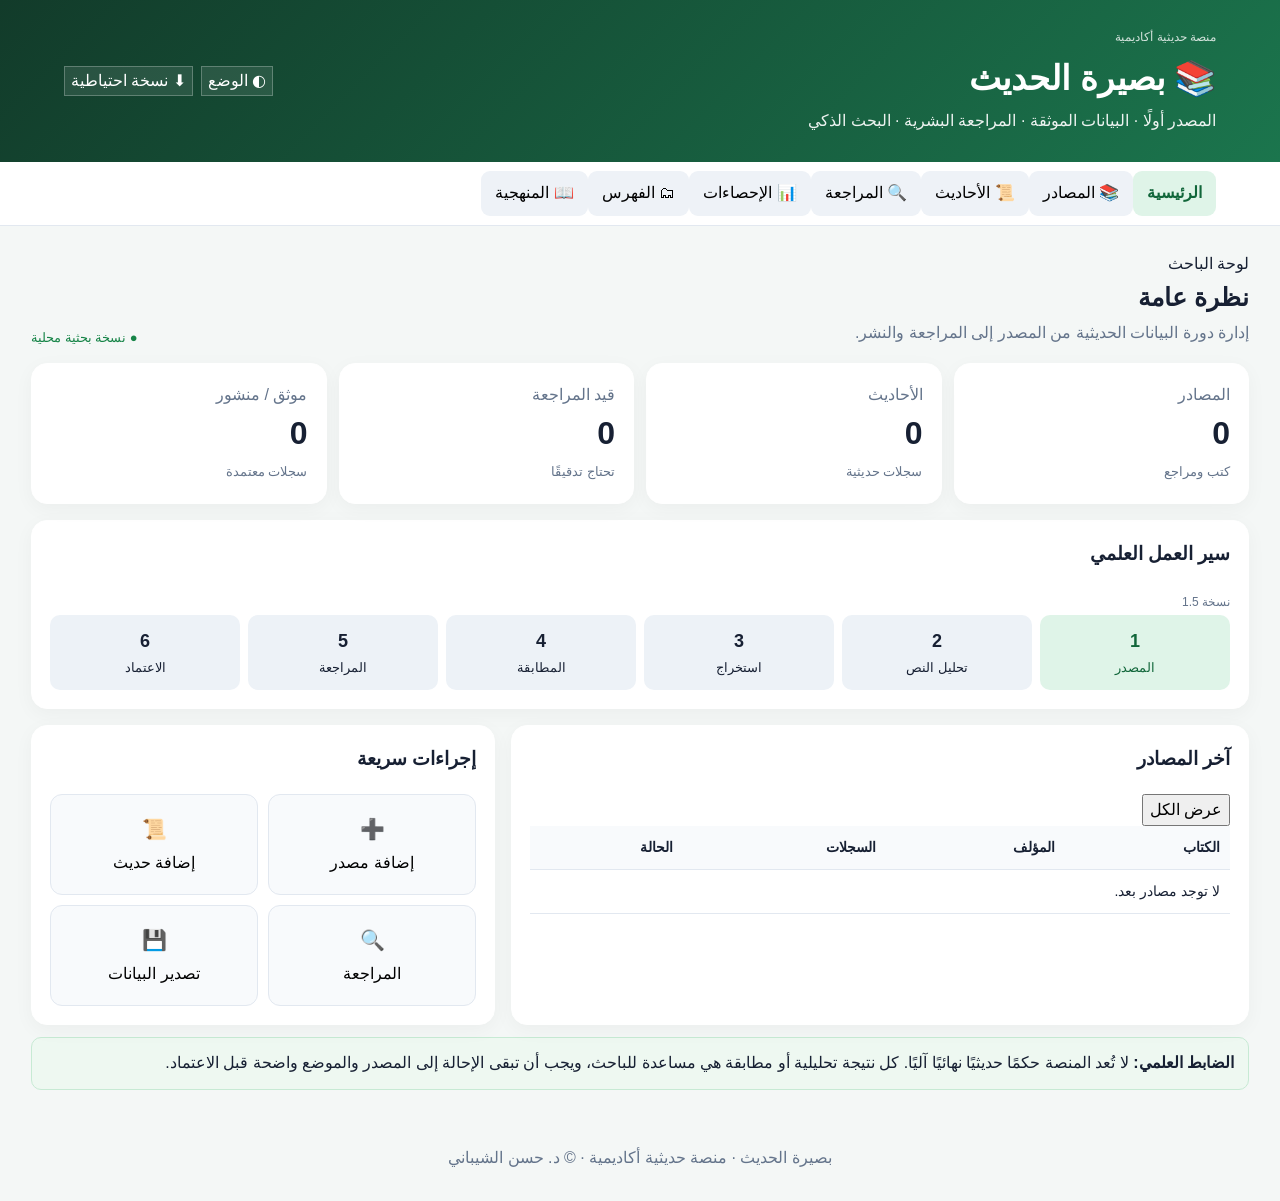
==== index.html @ 8174ed00 "feat: build academic Basira Hadith interface v1.5" ====
<!doctype html>
<html lang="ar" dir="rtl">
<head>
<meta charset="utf-8"><meta name="viewport" content="width=device-width,initial-scale=1">
<meta name="author" content="د. حسن الشيباني">
<meta name="description" content="بصيرة الحديث — منصة أكاديمية لإدارة المصادر الحديثية، الأحاديث، الروايات، المراجعة العلمية والاسترجاع الموجّه بالمصادر.">
<meta name="theme-color" content="#123b2a"><meta name="color-scheme" content="light dark">
<link rel="manifest" href="manifest.webmanifest"><link rel="icon" href="favicon.svg">
<title>بصيرة الحديث | المنصة الحديثية الأكاديمية</title><link rel="stylesheet" href="style.css">
</head>
<body>
<header class="hero"><div class="hero-inner">
<div><div class="eyebrow">منصة حديثية أكاديمية</div><h1>📚 بصيرة الحديث</h1><p>المصدر أولًا · البيانات الموثقة · المراجعة البشرية · البحث الذكي</p></div>
<div class="hero-actions"><button class="ghost" id="themeBtn">◐ الوضع</button><button class="ghost" id="exportBtn">⬇ نسخة احتياطية</button></div>
</div></header>
<nav class="topnav"><div class="nav-inner">
<button data-view="dashboard" class="nav-btn active">الرئيسية</button><button data-view="sources" class="nav-btn">📚 المصادر</button><button data-view="hadiths" class="nav-btn">📜 الأحاديث</button><button data-view="review" class="nav-btn">🔍 المراجعة</button><button data-view="analytics" class="nav-btn">📊 الإحصاءات</button><button data-view="catalog" class="nav-btn">🗂 الفهرس</button><button data-view="methodology" class="nav-btn">📖 المنهجية</button>
</div></nav>
<main class="container">
<section id="dashboard" class="view">
<div class="section-head"><div><span class="kicker">لوحة الباحث</span><h2>نظرة عامة</h2><p>إدارة دورة البيانات الحديثية من المصدر إلى المراجعة والنشر.</p></div><span class="status-dot">● نسخة بحثية محلية</span></div>
<div class="metrics"><article class="metric"><span>المصادر</span><strong id="mSources">0</strong><small>كتب ومراجع</small></article><article class="metric"><span>الأحاديث</span><strong id="mHadiths">0</strong><small>سجلات حديثية</small></article><article class="metric"><span>قيد المراجعة</span><strong id="mReview">0</strong><small>تحتاج تدقيقًا</small></article><article class="metric"><span>موثق / منشور</span><strong id="mPublished">0</strong><small>سجلات معتمدة</small></article></div>
<div class="panel"><div class="panel-head"><h3>سير العمل العلمي</h3><span class="mini">نسخة 1.5</span></div><div class="steps"><div class="step active"><b>1</b><span>المصدر</span></div><div class="step"><b>2</b><span>تحليل النص</span></div><div class="step"><b>3</b><span>استخراج</span></div><div class="step"><b>4</b><span>المطابقة</span></div><div class="step"><b>5</b><span>المراجعة</span></div><div class="step"><b>6</b><span>الاعتماد</span></div></div></div>
<div class="two-col"><div class="panel"><div class="panel-head"><h3>آخر المصادر</h3><button class="link-btn" data-view="sources">عرض الكل</button></div><div class="table-wrap"><table><thead><tr><th>الكتاب</th><th>المؤلف</th><th>السجلات</th><th>الحالة</th></tr></thead><tbody id="recentSources"></tbody></table></div></div>
<div class="panel"><div class="panel-head"><h3>إجراءات سريعة</h3></div><div class="quick-grid"><button class="quick" data-view="sources">➕<span>إضافة مصدر</span></button><button class="quick" data-view="hadiths">📜<span>إضافة حديث</span></button><button class="quick" data-view="review">🔍<span>المراجعة</span></button><button class="quick" id="quickExport">💾<span>تصدير البيانات</span></button></div></div></div>
<div class="notice scientific"><b>الضابط العلمي:</b> لا تُعد المنصة حكمًا حديثيًا نهائيًا آليًا. كل نتيجة تحليلية أو مطابقة هي مساعدة للباحث، ويجب أن تبقى الإحالة إلى المصدر والموضع واضحة قبل الاعتماد.</div>
</section>

<section id="sources" class="view hidden"><div class="section-head"><div><span class="kicker">المصادر</span><h2>مركز المصادر الحديثية</h2><p>سجل ببليوغرافي منظم للمصادر والطبعات والملفات.</p></div></div>
<div class="panel"><h3>إضافة مصدر</h3><form id="sourceForm" class="form-grid">
<input id="sBook" required placeholder="اسم الكتاب *"><input id="sAuthor" placeholder="المؤلف">
<select id="sType"><option>كتاب حديث</option><option>صحيح</option><option>سنن</option><option>مسند</option><option>مصنف</option><option>معجم</option><option>كتب الرجال</option><option>تخريج</option><option>شرح</option><option>دراسة</option><option>أخرى</option></select>
<input id="sEditor" placeholder="المحقق"><input id="sEdition" placeholder="الطبعة"><input id="sPublisher" placeholder="الناشر"><input id="sYear" placeholder="سنة النشر"><input id="sIsbn" placeholder="ISBN / معرف">
<input id="sFile" type="file" accept=".pdf,.txt,.xml,.json,.csv"><input id="sUrl" type="url" placeholder="رابط المصدر / الإتاحة">
<textarea id="sNotes" class="full" placeholder="ملاحظات المصدر، الرخصة، رقم النسخة، بيانات الفهرسة..."></textarea>
<div class="full form-actions"><button class="primary" type="submit">حفظ المصدر</button><button type="reset">مسح</button></div></form><div id="sourceMsg" class="message hidden"></div></div>
<div class="panel"><div class="toolbar"><input id="sourceSearch" placeholder="🔎 ابحث في الكتاب أو المؤلف أو المحقق..."><button id="clearSources" class="danger">مسح البيانات المحلية</button></div><div class="table-wrap"><table><thead><tr><th>الكتاب</th><th>المؤلف</th><th>النوع</th><th>بيانات الطبعة</th><th>السجلات</th><th>إجراء</th></tr></thead><tbody id="sourcesRows"></tbody></table></div></div></section>

<section id="hadiths" class="view hidden"><div class="section-head"><div><span class="kicker">قاعدة الحديث</span><h2>السجلات الحديثية</h2><p>النص الأصلي محفوظ مستقلًا عن الحقول التحليلية.</p></div></div>
<div class="panel"><h3>إضافة سجل حديثي</h3><form id="hadithForm" class="form-grid">
<select id="hSource" required><option value="">اختر المصدر *</option></select><input id="hNumber" placeholder="رقم الحديث في المصدر"><input id="hChapter" placeholder="الكتاب / الباب"><input id="hNarrator" placeholder="الراوي">
<textarea id="hText" class="full" required placeholder="النص الأصلي للحديث كما في المصدر *"></textarea><textarea id="hIsnad" class="full" placeholder="الإسناد (حقل تحليلي منفصل)"></textarea><textarea id="hMatn" class="full" placeholder="المتن (حقل تحليلي منفصل)"></textarea>
<input id="hPage" placeholder="الجزء / الصفحة"><input id="hKeywords" placeholder="كلمات مفتاحية مفصولة بفواصل"><input id="hReference" placeholder="موضع إضافي / رابط"><textarea id="hNotes" class="full" placeholder="ملاحظات الباحث"></textarea>
<div class="full form-actions"><button class="primary" type="submit">حفظ الحديث</button><button type="reset">مسح</button></div></form><div id="hadithMsg" class="message hidden"></div></div>
<div class="panel"><div class="toolbar"><input id="hadithSearch" placeholder="🔎 النص، الراوي، المصدر، الرقم..."><select id="hadithStatus"><option value="">كل الحالات</option><option>مراجعة</option><option>موثق</option><option>منشور</option></select></div><div class="table-wrap"><table><thead><tr><th>الرقم</th><th>المصدر</th><th>النص</th><th>الراوي</th><th>الحالة</th><th>إجراء</th></tr></thead><tbody id="hadithRows"></tbody></table></div></div></section>

<section id="review" class="view hidden"><div class="section-head"><div><span class="kicker">التحقق</span><h2>المراجعة العلمية</h2><p>مسار واضح مع ملاحظات المراجع وسجل الانتقال بين الحالات.</p></div></div>
<div class="panel"><div class="notice"><b>قاعدة المراجعة:</b> فحص المصدر والموضع والنص سابق على الاعتماد. لا تُختزل أحكام العلماء المختلفة في درجة مصطنعة.</div><div class="table-wrap"><table><thead><tr><th>السجل</th><th>المصدر</th><th>الحديث</th><th>الحالة</th><th>آخر مراجعة</th><th>إجراء</th></tr></thead><tbody id="reviewRows"></tbody></table></div></div></section>

<section id="analytics" class="view hidden"><div class="section-head"><div><span class="kicker">البيانات</span><h2>الإحصاءات</h2><p>مؤشرات وصفية للبيانات المسجلة في النسخة المحلية.</p></div></div>
<div class="analytics-grid"><div class="panel"><h3>حالات الأحاديث</h3><div id="statusStats"></div></div><div class="panel"><h3>المصادر حسب النوع</h3><div id="typeStats"></div></div></div>
<div class="panel"><h3>تنبيه منهجي</h3><p>الإحصاءات هنا تصف ما تم إدخاله فقط، ولا تمثل حجم التراث الحديثي أو نسبة صحة الأحاديث في أي مجموعة.</p></div></section>

<section id="catalog" class="view hidden"><div class="section-head"><div><span class="kicker">الفهرسة</span><h2>الفهرس الموحد</h2><p>استعراض المصادر والسجلات المرتبطة بها.</p></div></div><div class="panel"><input id="catalogSearch" class="wide" placeholder="🔎 الكتاب، المؤلف، الراوي، النص..."><div id="catalogResults" class="catalog"></div></div></section>

<section id="methodology" class="view hidden"><div class="section-head"><div><span class="kicker">المنهج</span><h2>المنهجية العلمية والحوكمة</h2><p>مبادئ تحكم البيانات قبل أي توسع بالذكاء الاصطناعي.</p></div></div>
<div class="method-grid">
<article class="panel"><h3>01 · أولوية المصدر</h3><p>كل سجل يرتبط بمصدر محدد وبيانات ببليوغرافية قابلة للتحقق. لا تُخترع الصفحات أو الطبعات.</p></article>
<article class="panel"><h3>02 · حفظ الأصل</h3><p>النص الأصلي محفوظ كما أدخله الباحث، وتكون عمليات التنظيف والتحليل في حقول منفصلة.</p></article>
<article class="panel"><h3>03 · استقلال الأحكام</h3><p>حكم كل عالم يُحفظ مستقلًا مع نسبته ومصدره وموضعه، دون دمج آلي في درجة واحدة.</p></article>
<article class="panel"><h3>04 · الذكاء الاصطناعي</h3><p>يُستخدم للاستخراج والمطابقة والاسترجاع والتلخيص واقتراح العلاقات، مع إحالات واضحة ومراجعة بشرية.</p></article>
<article class="panel"><h3>05 · سجل التدقيق</h3><p>الإصدار الإنتاجي المستهدف يسجل المستخدم والتاريخ وسبب التعديل والنسخ السابقة لكل تغيير.</p></article>
<article class="panel"><h3>06 · قابلية التوسع</h3><p>المرحلة الحالية محلية. المرحلة التالية: قاعدة بيانات PostgreSQL/Supabase، تخزين ملفات، API، صلاحيات وRAG.</p></article>
</div>
<div class="notice"><b>حدود الإصدار الحالي:</b> LocalStorage مناسب للنموذج الأولي وليس مستودعًا إنتاجيًا مشتركًا. استخدم النسخة الاحتياطية قبل أي تنظيف للبيانات.</div></section>
</main>
<div id="modal" class="modal hidden"><div class="modal-card"><button class="modal-close" id="modalClose">×</button><div id="modalBody"></div></div></div>
<footer>بصيرة الحديث · منصة حديثية أكاديمية · © د. حسن الشيباني</footer>
<script src="app.js"></script></body></html>
---- style.css ----
:root{--green:#168447;--dark:#123b2a;--blue:#2563eb;--gold:#a67c00;--red:#dc2626;--gray:#64748b;--bg:#f4f7f6;--card:#fff;--text:#172033;--line:#e2e8f0}
*{box-sizing:border-box}html{scroll-behavior:smooth}body{margin:0;background:var(--bg);color:var(--text);font-family:Calibri,"Noto Sans Arabic",Arial,sans-serif;line-height:1.65}.hero{background:linear-gradient(135deg,#123b2a,#1b754d);color:#fff;padding:28px 5vw}.hero-inner{max-width:1250px;margin:auto;display:flex;justify-content:space-between;gap:20px;align-items:center}.eyebrow{font-size:12px;opacity:.8}.hero h1{margin:2px 0;font-size:34px}.hero p{margin:0;opacity:.92}.hero-actions{display:flex;gap:8px;flex-wrap:wrap}.ghost{background:#ffffff18;color:#fff;border:1px solid #ffffff40}.topnav{position:sticky;top:0;z-index:10;background:var(--card);border-bottom:1px solid var(--line);padding:9px 5vw;display:flex;gap:8px;flex-wrap:wrap}.nav-btn{background:#eef2f7;border:0;padding:9px 14px;border-radius:9px;cursor:pointer}.nav-btn.active{background:#dff4e8;color:#11663a;font-weight:700}.container{max-width:1250px;margin:25px auto;padding:0 16px}.hidden{display:none!important}.section-head{display:flex;justify-content:space-between;align-items:flex-end;gap:15px;margin-bottom:14px}.section-head h2{margin:0;font-size:25px}.section-head p{margin:2px 0;color:var(--gray)}.status-dot{color:var(--green);font-size:13px}.metrics{display:grid;grid-template-columns:repeat(4,1fr);gap:12px}.metric,.panel{background:var(--card);border-radius:16px;padding:18px;box-shadow:0 5px 20px #0000000a;border:1px solid #ffffff}.metric span{color:var(--gray)}.metric strong{display:block;font-size:32px;line-height:1.2;margin:6px 0}.metric small{color:var(--gray)}.panel{margin-top:16px}.panel h3{margin-top:0}.two-col{display:grid;grid-template-columns:1.5fr 1fr;gap:16px}.steps{display:grid;grid-template-columns:repeat(6,1fr);gap:8px}.step{padding:12px 7px;text-align:center;border-radius:10px;background:#edf2f7;font-size:13px}.step b{display:block;font-size:18px}.step.active{background:#dff4e8;color:#11663a}.notice{padding:12px 14px;border-radius:10px;background:#fff7ed;border:1px solid #fed7aa;margin-top:12px}.scientific{background:#eef8f1;border-color:#c7ead4}.quick-grid{display:grid;grid-template-columns:1fr 1fr;gap:10px}.quick{background:#f8fafc;border:1px solid var(--line);padding:18px;border-radius:12px;cursor:pointer}.quick:first-letter{font-size:20px}.quick span{display:block;margin-top:4px}.form-grid{display:grid;grid-template-columns:repeat(4,1fr);gap:10px}.form-grid input,.form-grid select,.form-grid textarea,.wide,.toolbar input,.toolbar select{width:100%;font:inherit;border:1px solid #d6dee8;border-radius:9px;padding:10px;background:var(--card);color:var(--text)}textarea{min-height:105px;resize:vertical}.full{grid-column:1/-1}.form-actions{display:flex;gap:8px}.primary{background:var(--green);color:#fff;border:0;padding:10px 16px;border-radius:9px;cursor:pointer}.danger{background:#fff1f2;color:#b91c1c;border:1px solid #fecdd3;padding:10px 14px;border-radius:9px;cursor:pointer}.toolbar{display:grid;grid-template-columns:1fr auto;gap:10px;margin-bottom:12px}.table-wrap{overflow:auto}table{width:100%;border-collapse:collapse;min-width:700px}th,td{padding:10px;border-bottom:1px solid var(--line);text-align:right;vertical-align:top;font-size:14px}th{background:#f8fafc}.badge{display:inline-block;border-radius:999px;padding:4px 9px;font-size:12px}.draft{background:#fef3c7;color:#92400e}.review{background:#dbeafe;color:#1d4ed8}.verified{background:#dcfce7;color:#166534}.published{background:#d1fae5;color:#065f46}.message{margin-top:10px;padding:10px;border-radius:9px;background:#ecfdf5;color:#166534}.catalog{display:grid;grid-template-columns:repeat(2,1fr);gap:12px;margin-top:14px}.catalog-card{border:1px solid var(--line);border-radius:12px;padding:14px;background:#fafdfb}.catalog-card h3{margin:0 0 5px}.catalog-card p{margin:4px 0;color:var(--gray);font-size:13px}.method-grid{display:grid;grid-template-columns:repeat(2,1fr);gap:16px}.method-grid .panel{margin-top:0}footer{text-align:center;padding:30px;color:var(--gray)}button{font:inherit}.mini{font-size:12px;color:var(--gray)}.truncate{max-width:360px;white-space:nowrap;overflow:hidden;text-overflow:ellipsis}@media(max-width:900px){.metrics{grid-template-columns:repeat(2,1fr)}.steps{grid-template-columns:repeat(3,1fr)}.form-grid{grid-template-columns:repeat(2,1fr)}.two-col,.method-grid{grid-template-columns:1fr}}@media(max-width:560px){.hero-inner{display:block}.hero-actions{margin-top:14px}.metrics,.form-grid,.catalog{grid-template-columns:1fr}.steps{grid-template-columns:repeat(2,1fr)}.toolbar{grid-template-columns:1fr}.hero h1{font-size:28px}}
[data-theme="dark"]{--bg:#0f1713;--card:#15211b;--text:#e8f1ec;--line:#2b3c33;--gray:#a8b8af} [data-theme="dark"] .nav-btn,[data-theme="dark"] th,[data-theme="dark"] .quick,[data-theme="dark"] .step{background:#1c2a23;color:var(--text)} [data-theme="dark"] input,[data-theme="dark"] select,[data-theme="dark"] textarea{background:#15211b;color:var(--text)}
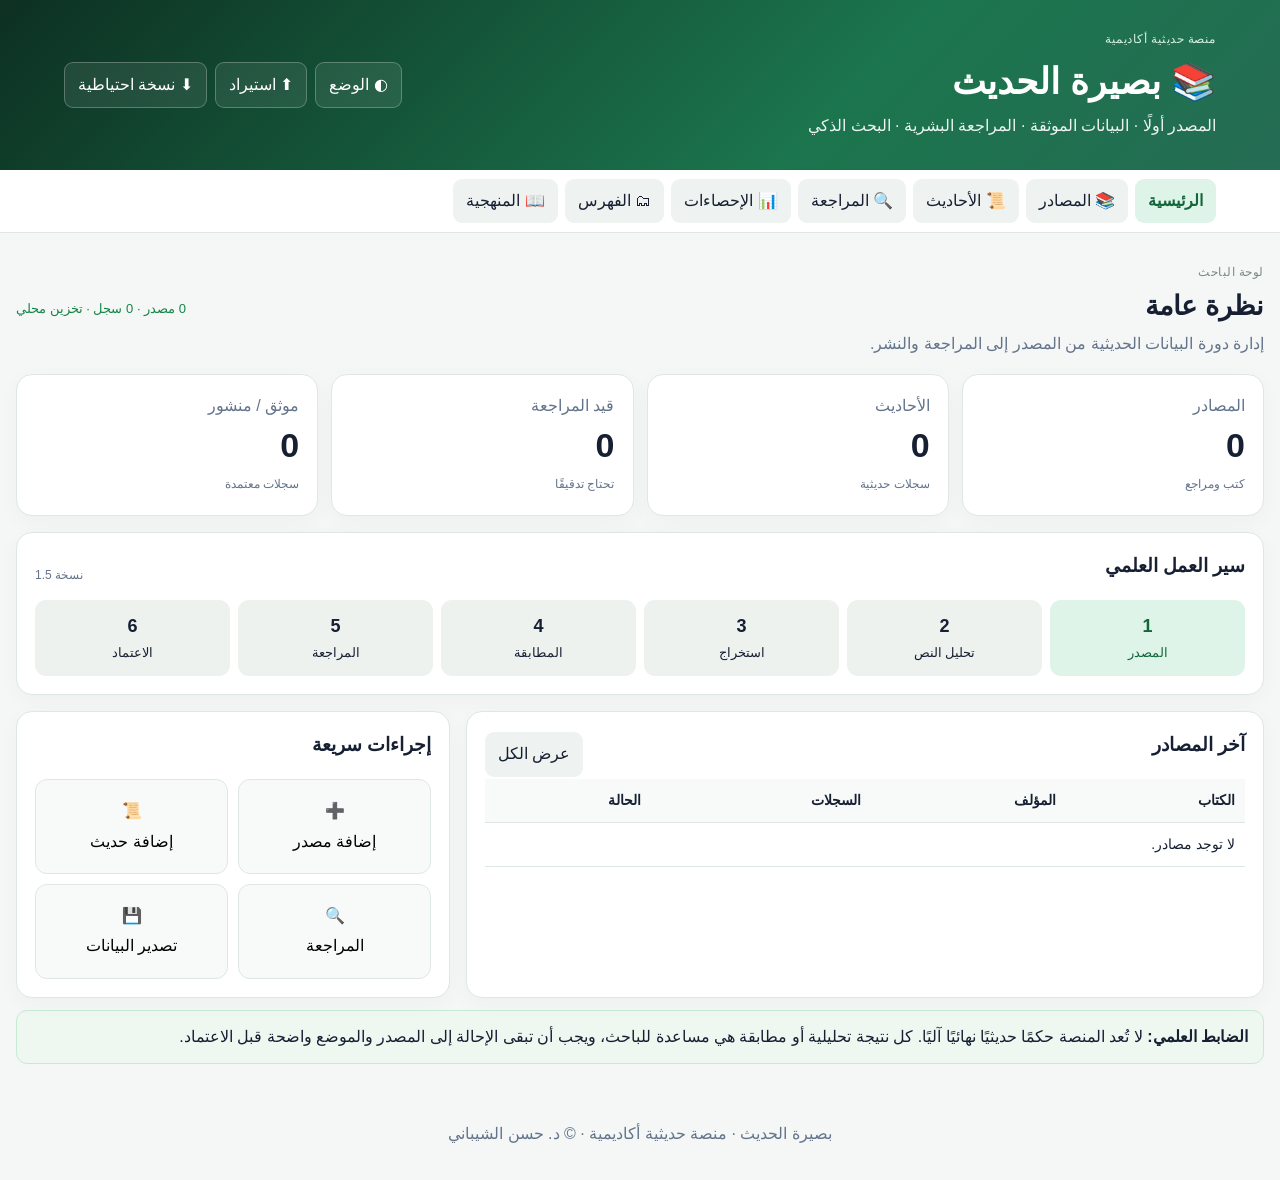
==== commit 372e3151: "Add backup import and local database health indicator" ====
--- a/index.html
+++ b/index.html
@@ -11,14 +11,14 @@
 <body>
 <header class="hero"><div class="hero-inner">
 <div><div class="eyebrow">منصة حديثية أكاديمية</div><h1>📚 بصيرة الحديث</h1><p>المصدر أولًا · البيانات الموثقة · المراجعة البشرية · البحث الذكي</p></div>
-<div class="hero-actions"><button class="ghost" id="themeBtn">◐ الوضع</button><button class="ghost" id="exportBtn">⬇ نسخة احتياطية</button></div>
+<div class="hero-actions"><button class="ghost" id="themeBtn">◐ الوضع</button><button class="ghost" id="importBtn">⬆ استيراد</button><input id="importFile" type="file" accept=".json" hidden><button class="ghost" id="exportBtn">⬇ نسخة احتياطية</button></div>
 </div></header>
 <nav class="topnav"><div class="nav-inner">
 <button data-view="dashboard" class="nav-btn active">الرئيسية</button><button data-view="sources" class="nav-btn">📚 المصادر</button><button data-view="hadiths" class="nav-btn">📜 الأحاديث</button><button data-view="review" class="nav-btn">🔍 المراجعة</button><button data-view="analytics" class="nav-btn">📊 الإحصاءات</button><button data-view="catalog" class="nav-btn">🗂 الفهرس</button><button data-view="methodology" class="nav-btn">📖 المنهجية</button>
 </div></nav>
 <main class="container">
 <section id="dashboard" class="view">
-<div class="section-head"><div><span class="kicker">لوحة الباحث</span><h2>نظرة عامة</h2><p>إدارة دورة البيانات الحديثية من المصدر إلى المراجعة والنشر.</p></div><span class="status-dot">● نسخة بحثية محلية</span></div>
+<div class="section-head"><div><span class="kicker">لوحة الباحث</span><h2>نظرة عامة</h2><p>إدارة دورة البيانات الحديثية من المصدر إلى المراجعة والنشر.</p></div><span class="status-dot" id="dbHealth">● نسخة بحثية محلية</span></div>
 <div class="metrics"><article class="metric"><span>المصادر</span><strong id="mSources">0</strong><small>كتب ومراجع</small></article><article class="metric"><span>الأحاديث</span><strong id="mHadiths">0</strong><small>سجلات حديثية</small></article><article class="metric"><span>قيد المراجعة</span><strong id="mReview">0</strong><small>تحتاج تدقيقًا</small></article><article class="metric"><span>موثق / منشور</span><strong id="mPublished">0</strong><small>سجلات معتمدة</small></article></div>
 <div class="panel"><div class="panel-head"><h3>سير العمل العلمي</h3><span class="mini">نسخة 1.5</span></div><div class="steps"><div class="step active"><b>1</b><span>المصدر</span></div><div class="step"><b>2</b><span>تحليل النص</span></div><div class="step"><b>3</b><span>استخراج</span></div><div class="step"><b>4</b><span>المطابقة</span></div><div class="step"><b>5</b><span>المراجعة</span></div><div class="step"><b>6</b><span>الاعتماد</span></div></div></div>
 <div class="two-col"><div class="panel"><div class="panel-head"><h3>آخر المصادر</h3><button class="link-btn" data-view="sources">عرض الكل</button></div><div class="table-wrap"><table><thead><tr><th>الكتاب</th><th>المؤلف</th><th>السجلات</th><th>الحالة</th></tr></thead><tbody id="recentSources"></tbody></table></div></div>
@@ -51,7 +51,7 @@
 <div class="analytics-grid"><div class="panel"><h3>حالات الأحاديث</h3><div id="statusStats"></div></div><div class="panel"><h3>المصادر حسب النوع</h3><div id="typeStats"></div></div></div>
 <div class="panel"><h3>تنبيه منهجي</h3><p>الإحصاءات هنا تصف ما تم إدخاله فقط، ولا تمثل حجم التراث الحديثي أو نسبة صحة الأحاديث في أي مجموعة.</p></div></section>
 
-<section id="catalog" class="view hidden"><div class="section-head"><div><span class="kicker">الفهرسة</span><h2>الفهرس الموحد</h2><p>استعراض المصادر والسجلات المرتبطة بها.</p></div></div><div class="panel"><input id="catalogSearch" class="wide" placeholder="🔎 الكتاب، المؤلف، الراوي، النص..."><div id="catalogResults" class="catalog"></div></div></section>
+<section id="catalog" class="view hidden"><div class="section-head"><div><span class="kicker">الفهرسة</span><h2>الفهرس الموحد</h2><p>استعراض المصادر والسجلات المرتبطة بها.</p></div></div><div class="panel"><input id="catalogSearch" class="wide" placeholder="🔎 الكتاب، المؤلف، الراوي، النص، الكلمات المفتاحية..."><div id="catalogResults" class="catalog"></div></div></section>
 
 <section id="methodology" class="view hidden"><div class="section-head"><div><span class="kicker">المنهج</span><h2>المنهجية العلمية والحوكمة</h2><p>مبادئ تحكم البيانات قبل أي توسع بالذكاء الاصطناعي.</p></div></div>
 <div class="method-grid">
--- a/style.css
+++ b/style.css
@@ -1,3 +1,5 @@
-:root{--green:#168447;--dark:#123b2a;--blue:#2563eb;--gold:#a67c00;--red:#dc2626;--gray:#64748b;--bg:#f4f7f6;--card:#fff;--text:#172033;--line:#e2e8f0}
-*{box-sizing:border-box}html{scroll-behavior:smooth}body{margin:0;background:var(--bg);color:var(--text);font-family:Calibri,"Noto Sans Arabic",Arial,sans-serif;line-height:1.65}.hero{background:linear-gradient(135deg,#123b2a,#1b754d);color:#fff;padding:28px 5vw}.hero-inner{max-width:1250px;margin:auto;display:flex;justify-content:space-between;gap:20px;align-items:center}.eyebrow{font-size:12px;opacity:.8}.hero h1{margin:2px 0;font-size:34px}.hero p{margin:0;opacity:.92}.hero-actions{display:flex;gap:8px;flex-wrap:wrap}.ghost{background:#ffffff18;color:#fff;border:1px solid #ffffff40}.topnav{position:sticky;top:0;z-index:10;background:var(--card);border-bottom:1px solid var(--line);padding:9px 5vw;display:flex;gap:8px;flex-wrap:wrap}.nav-btn{background:#eef2f7;border:0;padding:9px 14px;border-radius:9px;cursor:pointer}.nav-btn.active{background:#dff4e8;color:#11663a;font-weight:700}.container{max-width:1250px;margin:25px auto;padding:0 16px}.hidden{display:none!important}.section-head{display:flex;justify-content:space-between;align-items:flex-end;gap:15px;margin-bottom:14px}.section-head h2{margin:0;font-size:25px}.section-head p{margin:2px 0;color:var(--gray)}.status-dot{color:var(--green);font-size:13px}.metrics{display:grid;grid-template-columns:repeat(4,1fr);gap:12px}.metric,.panel{background:var(--card);border-radius:16px;padding:18px;box-shadow:0 5px 20px #0000000a;border:1px solid #ffffff}.metric span{color:var(--gray)}.metric strong{display:block;font-size:32px;line-height:1.2;margin:6px 0}.metric small{color:var(--gray)}.panel{margin-top:16px}.panel h3{margin-top:0}.two-col{display:grid;grid-template-columns:1.5fr 1fr;gap:16px}.steps{display:grid;grid-template-columns:repeat(6,1fr);gap:8px}.step{padding:12px 7px;text-align:center;border-radius:10px;background:#edf2f7;font-size:13px}.step b{display:block;font-size:18px}.step.active{background:#dff4e8;color:#11663a}.notice{padding:12px 14px;border-radius:10px;background:#fff7ed;border:1px solid #fed7aa;margin-top:12px}.scientific{background:#eef8f1;border-color:#c7ead4}.quick-grid{display:grid;grid-template-columns:1fr 1fr;gap:10px}.quick{background:#f8fafc;border:1px solid var(--line);padding:18px;border-radius:12px;cursor:pointer}.quick:first-letter{font-size:20px}.quick span{display:block;margin-top:4px}.form-grid{display:grid;grid-template-columns:repeat(4,1fr);gap:10px}.form-grid input,.form-grid select,.form-grid textarea,.wide,.toolbar input,.toolbar select{width:100%;font:inherit;border:1px solid #d6dee8;border-radius:9px;padding:10px;background:var(--card);color:var(--text)}textarea{min-height:105px;resize:vertical}.full{grid-column:1/-1}.form-actions{display:flex;gap:8px}.primary{background:var(--green);color:#fff;border:0;padding:10px 16px;border-radius:9px;cursor:pointer}.danger{background:#fff1f2;color:#b91c1c;border:1px solid #fecdd3;padding:10px 14px;border-radius:9px;cursor:pointer}.toolbar{display:grid;grid-template-columns:1fr auto;gap:10px;margin-bottom:12px}.table-wrap{overflow:auto}table{width:100%;border-collapse:collapse;min-width:700px}th,td{padding:10px;border-bottom:1px solid var(--line);text-align:right;vertical-align:top;font-size:14px}th{background:#f8fafc}.badge{display:inline-block;border-radius:999px;padding:4px 9px;font-size:12px}.draft{background:#fef3c7;color:#92400e}.review{background:#dbeafe;color:#1d4ed8}.verified{background:#dcfce7;color:#166534}.published{background:#d1fae5;color:#065f46}.message{margin-top:10px;padding:10px;border-radius:9px;background:#ecfdf5;color:#166534}.catalog{display:grid;grid-template-columns:repeat(2,1fr);gap:12px;margin-top:14px}.catalog-card{border:1px solid var(--line);border-radius:12px;padding:14px;background:#fafdfb}.catalog-card h3{margin:0 0 5px}.catalog-card p{margin:4px 0;color:var(--gray);font-size:13px}.method-grid{display:grid;grid-template-columns:repeat(2,1fr);gap:16px}.method-grid .panel{margin-top:0}footer{text-align:center;padding:30px;color:var(--gray)}button{font:inherit}.mini{font-size:12px;color:var(--gray)}.truncate{max-width:360px;white-space:nowrap;overflow:hidden;text-overflow:ellipsis}@media(max-width:900px){.metrics{grid-template-columns:repeat(2,1fr)}.steps{grid-template-columns:repeat(3,1fr)}.form-grid{grid-template-columns:repeat(2,1fr)}.two-col,.method-grid{grid-template-columns:1fr}}@media(max-width:560px){.hero-inner{display:block}.hero-actions{margin-top:14px}.metrics,.form-grid,.catalog{grid-template-columns:1fr}.steps{grid-template-columns:repeat(2,1fr)}.toolbar{grid-template-columns:1fr}.hero h1{font-size:28px}}
-[data-theme="dark"]{--bg:#0f1713;--card:#15211b;--text:#e8f1ec;--line:#2b3c33;--gray:#a8b8af} [data-theme="dark"] .nav-btn,[data-theme="dark"] th,[data-theme="dark"] .quick,[data-theme="dark"] .step{background:#1c2a23;color:var(--text)} [data-theme="dark"] input,[data-theme="dark"] select,[data-theme="dark"] textarea{background:#15211b;color:var(--text)}
+:root{--green:#168447;--dark:#123b2a;--blue:#2563eb;--gold:#a67c00;--red:#dc2626;--gray:#64748b;--bg:#f4f7f6;--card:#fff;--text:#172033;--line:#dfe7e2;--soft:#edf5f0}
+*{box-sizing:border-box}html{scroll-behavior:smooth}body{margin:0;background:var(--bg);color:var(--text);font-family:Calibri,"Noto Sans Arabic",Arial,sans-serif;line-height:1.65}.hero{background:linear-gradient(135deg,#0d3022,#1b754d 65%,#256c54);color:#fff;padding:30px 5vw}.hero-inner,.nav-inner{max-width:1280px;margin:auto}.hero-inner{display:flex;justify-content:space-between;align-items:center;gap:25px}.eyebrow,.kicker{font-size:12px;letter-spacing:.5px;color:#7a8b83}.hero .eyebrow{color:#d7efe2}.hero h1{margin:2px 0;font-size:36px}.hero p{margin:0;opacity:.92}.hero-actions{display:flex;gap:8px;flex-wrap:wrap}.ghost{background:#ffffff15;color:#fff;border:1px solid #ffffff40;padding:9px 13px;border-radius:9px;cursor:pointer}.topnav{position:sticky;top:0;z-index:20;background:var(--card);border-bottom:1px solid var(--line);padding:9px 5vw}.nav-inner{display:flex;gap:7px;flex-wrap:wrap}.nav-btn,.link-btn{border:0;background:#eef2f0;color:var(--text);padding:9px 13px;border-radius:9px;cursor:pointer}.nav-btn.active{background:#dff4e8;color:#11663a;font-weight:700}.container{max-width:1280px;margin:25px auto;padding:0 16px}.hidden{display:none!important}.section-head,.panel-head,.toolbar{display:flex;justify-content:space-between;align-items:center;gap:12px}.section-head{margin-bottom:15px}.section-head h2{margin:0;font-size:27px}.section-head p{margin:2px 0;color:var(--gray)}.status-dot{font-size:13px;color:var(--green)}.metrics{display:grid;grid-template-columns:repeat(4,1fr);gap:13px}.metric,.panel{background:var(--card);border:1px solid var(--line);border-radius:16px;padding:18px;box-shadow:0 6px 22px #00000008}.metric span{color:var(--gray)}.metric strong{display:block;font-size:34px;line-height:1.2;margin:5px 0}.metric small,.mini{color:var(--gray);font-size:12px}.panel{margin-top:16px}.panel h3{margin-top:0}.steps{display:grid;grid-template-columns:repeat(6,1fr);gap:8px}.step{padding:12px 7px;text-align:center;border-radius:11px;background:#edf2ef;font-size:13px}.step b{display:block;font-size:18px}.step.active{background:#dff4e8;color:#11663a}.two-col,.analytics-grid{display:grid;grid-template-columns:1.5fr 1fr;gap:16px}.quick-grid{display:grid;grid-template-columns:1fr 1fr;gap:10px}.quick{background:#f8faf9;border:1px solid var(--line);padding:18px;border-radius:12px;cursor:pointer;font:inherit}.quick span{display:block;margin-top:4px}.notice{padding:13px 15px;border-radius:11px;background:#fff7ed;border:1px solid #fed7aa;margin-top:12px}.scientific{background:#eef8f1;border-color:#c7ead4}.form-grid{display:grid;grid-template-columns:repeat(4,1fr);gap:10px}.form-grid input,.form-grid select,.form-grid textarea,.wide,.toolbar input,.toolbar select{width:100%;font:inherit;border:1px solid #cfdad4;border-radius:9px;padding:10px;background:var(--card);color:var(--text)}textarea{min-height:105px;resize:vertical}.full{grid-column:1/-1}.form-actions{display:flex;gap:8px}.primary{background:var(--green);color:#fff;border:0;padding:10px 17px;border-radius:9px;cursor:pointer}.danger{background:#fff1f2;color:#b91c1c;border:1px solid #fecdd3;padding:10px 14px;border-radius:9px;cursor:pointer}.table-wrap{overflow:auto}table{width:100%;border-collapse:collapse;min-width:760px}th,td{padding:10px;border-bottom:1px solid var(--line);text-align:right;vertical-align:top;font-size:14px}th{background:#f7faf8}.badge{display:inline-block;border-radius:999px;padding:4px 9px;font-size:12px}.draft{background:#fef3c7;color:#92400e}.review{background:#dbeafe;color:#1d4ed8}.verified{background:#dcfce7;color:#166534}.published{background:#d1fae5;color:#065f46}.message{margin-top:10px;padding:10px;border-radius:9px;background:#ecfdf5;color:#166534}.toolbar{margin-bottom:12px}.toolbar input{flex:1}.catalog{display:grid;grid-template-columns:repeat(2,1fr);gap:12px;margin-top:14px}.catalog-card{border:1px solid var(--line);border-radius:12px;padding:14px;background:#fafdfb}.catalog-card h3{margin:0 0 5px}.catalog-card p{margin:4px 0;color:var(--gray);font-size:13px}.bar-row{margin:12px 0}.bar-label{display:flex;justify-content:space-between;font-size:13px}.bar{height:9px;background:#e5ebe7;border-radius:99px;overflow:hidden}.bar i{display:block;height:100%;background:var(--green);border-radius:99px}.modal{position:fixed;inset:0;background:#0008;z-index:50;display:grid;place-items:center;padding:18px}.modal-card{background:var(--card);color:var(--text);max-width:800px;width:100%;max-height:90vh;overflow:auto;border-radius:18px;padding:24px;position:relative}.modal-close{position:absolute;left:15px;top:10px;border:0;background:transparent;font-size:28px;cursor:pointer;color:var(--gray)}.quote{font-family:Georgia,serif;background:var(--soft);padding:18px;border-radius:12px;white-space:pre-wrap}.method-grid{display:grid;grid-template-columns:repeat(2,1fr);gap:16px}.method-grid .panel{margin-top:0}footer{text-align:center;padding:32px;color:var(--gray)}button{font:inherit}.mini-action{padding:6px 9px;border:1px solid var(--line);background:var(--card);border-radius:7px;cursor:pointer}.muted{color:var(--gray)}
+[data-theme=dark]{--bg:#0d1511;--card:#15211b;--text:#e7f0eb;--line:#2c3b34;--gray:#a8b8af;--soft:#1b2c23}[data-theme=dark] .nav-btn,[data-theme=dark] th,[data-theme=dark] .quick{background:#1c2a23;color:var(--text)}[data-theme=dark] input,[data-theme=dark] select,[data-theme=dark] textarea{background:#15211b;color:var(--text)}
+@media(max-width:900px){.metrics{grid-template-columns:repeat(2,1fr)}.steps{grid-template-columns:repeat(3,1fr)}.form-grid{grid-template-columns:repeat(2,1fr)}.two-col,.analytics-grid,.method-grid{grid-template-columns:1fr}}@media(max-width:560px){.hero-inner{display:block}.hero-actions{margin-top:14px}.hero h1{font-size:29px}.metrics,.form-grid,.catalog{grid-template-columns:1fr}.steps{grid-template-columns:repeat(2,1fr)}.toolbar{display:block}.toolbar>*{margin-bottom:7px}}
+@media print{.hero,.topnav,.hero-actions,footer,button{display:none!important}.panel{box-shadow:none}.view.hidden{display:none!important}body{background:#fff}}
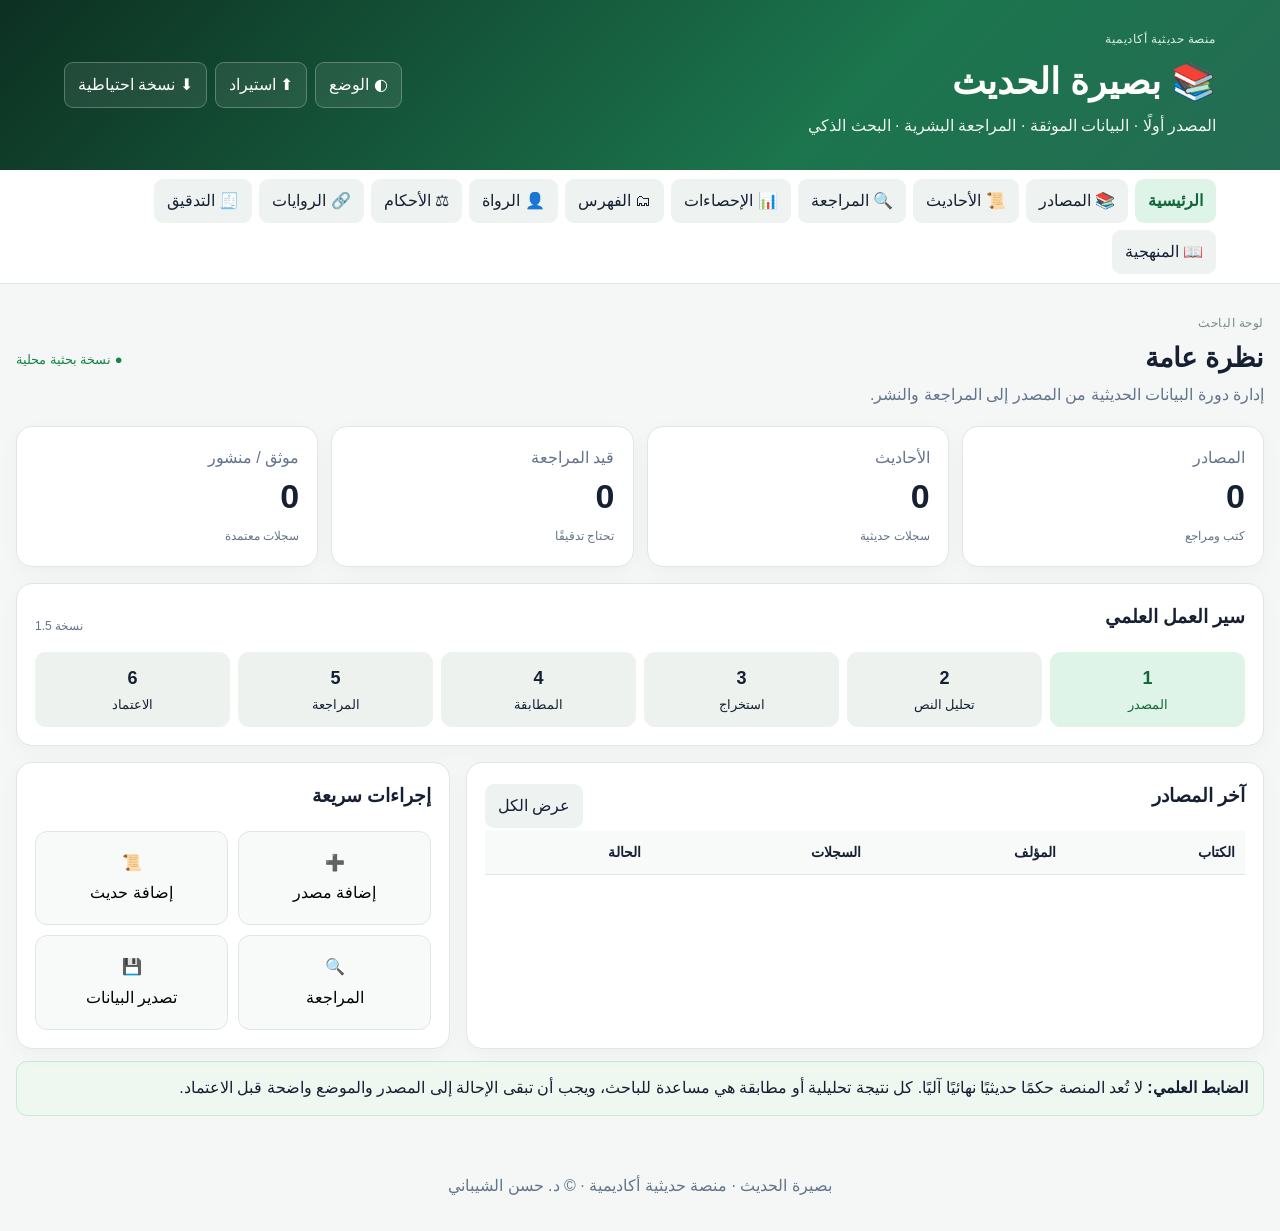
==== commit 07ea1209: "Expand hadith research navigation and data modules" ====
--- a/index.html
+++ b/index.html
@@ -14,7 +14,7 @@
 <div class="hero-actions"><button class="ghost" id="themeBtn">◐ الوضع</button><button class="ghost" id="importBtn">⬆ استيراد</button><input id="importFile" type="file" accept=".json" hidden><button class="ghost" id="exportBtn">⬇ نسخة احتياطية</button></div>
 </div></header>
 <nav class="topnav"><div class="nav-inner">
-<button data-view="dashboard" class="nav-btn active">الرئيسية</button><button data-view="sources" class="nav-btn">📚 المصادر</button><button data-view="hadiths" class="nav-btn">📜 الأحاديث</button><button data-view="review" class="nav-btn">🔍 المراجعة</button><button data-view="analytics" class="nav-btn">📊 الإحصاءات</button><button data-view="catalog" class="nav-btn">🗂 الفهرس</button><button data-view="methodology" class="nav-btn">📖 المنهجية</button>
+<button data-view="dashboard" class="nav-btn active">الرئيسية</button><button data-view="sources" class="nav-btn">📚 المصادر</button><button data-view="hadiths" class="nav-btn">📜 الأحاديث</button><button data-view="review" class="nav-btn">🔍 المراجعة</button><button data-view="analytics" class="nav-btn">📊 الإحصاءات</button><button data-view="catalog" class="nav-btn">🗂 الفهرس</button><button data-view="narrators" class="nav-btn">👤 الرواة</button><button data-view="judgments" class="nav-btn">⚖ الأحكام</button><button data-view="variants" class="nav-btn">🔗 الروايات</button><button data-view="audit" class="nav-btn">🧾 التدقيق</button><button data-view="methodology" class="nav-btn">📖 المنهجية</button>
 </div></nav>
 <main class="container">
 <section id="dashboard" class="view">
@@ -53,6 +53,10 @@
 
 <section id="catalog" class="view hidden"><div class="section-head"><div><span class="kicker">الفهرسة</span><h2>الفهرس الموحد</h2><p>استعراض المصادر والسجلات المرتبطة بها.</p></div></div><div class="panel"><input id="catalogSearch" class="wide" placeholder="🔎 الكتاب، المؤلف، الراوي، النص، الكلمات المفتاحية..."><div id="catalogResults" class="catalog"></div></div></section>
 
+<section id="narrators" class="view hidden"><div class="section-head"><div><span class="kicker">علم الرجال</span><h2>سجل الرواة</h2><p>قاعدة مستقلة لأسماء الرواة، مع إبقاء بياناتها قابلة للمراجعة.</p></div></div><div class="panel"><h3>إضافة راوٍ</h3><form id="narratorForm" class="form-grid"><input id="nName" required placeholder="اسم الراوي *"><input id="nKunya" placeholder="الكنية"><input id="nNisba" placeholder="النسبة"><input id="nGeneration" placeholder="الطبقة / الجيل"><textarea id="nNotes" class="full" placeholder="ملاحظات الباحث"></textarea><div class="full form-actions"><button class="primary">حفظ الراوي</button></div></form><div id="narratorMsg" class="message hidden"></div></div><div class="panel"><input id="narratorSearch" class="wide" placeholder="🔎 ابحث في أسماء الرواة..."><div class="table-wrap"><table><thead><tr><th>الاسم</th><th>الكنية</th><th>النسبة</th><th>الطبقة</th><th>ملاحظات</th></tr></thead><tbody id="narratorRows"></tbody></table></div></div></section>
+<section id="judgments" class="view hidden"><div class="section-head"><div><span class="kicker">أحكام العلماء</span><h2>قاعدة الأحكام العلمية</h2><p>يُحفظ حكم كل عالم مستقلًا، ولا تنتج المنصة حكمًا مركبًا آليًا.</p></div></div><div class="panel"><h3>إضافة حكم علمائي</h3><form id="judgmentForm" class="form-grid"><select id="jHadith" required><option value="">اختر الحديث *</option></select><input id="jScholar" required placeholder="اسم العالم *"><input id="jSource" placeholder="مصدر الحكم"><input id="jLocation" placeholder="الجزء / الصفحة / الموضع"><textarea id="jText" class="full" required placeholder="نص الحكم كما هو منسوب إلى العالم *"></textarea><textarea id="jNotes" class="full" placeholder="ملاحظات الباحث"></textarea><div class="full form-actions"><button class="primary">حفظ الحكم</button></div></form><div id="judgmentMsg" class="message hidden"></div></div><div class="panel"><input id="judgmentSearch" class="wide" placeholder="🔎 العالم، الحكم، المصدر..."><div class="table-wrap"><table><thead><tr><th>الحديث</th><th>العالم</th><th>الحكم</th><th>المصدر</th><th>الموضع</th></tr></thead><tbody id="judgmentRows"></tbody></table></div></div></section>
+<section id="variants" class="view hidden"><div class="section-head"><div><span class="kicker">الروايات</span><h2>تعدد الطرق والروايات</h2><p>إضافة الروايات دون تعديل النص الأصلي للسجل الأساس.</p></div></div><div class="panel"><h3>إضافة رواية مرتبطة</h3><form id="variantForm" class="form-grid"><select id="vHadith" required><option value="">اختر الحديث *</option></select><input id="vSource" placeholder="مصدر الرواية"><input id="vLocation" placeholder="الجزء / الصفحة"><input id="vMethod" placeholder="طريقة المطابقة / الوصف"><textarea id="vText" class="full" required placeholder="نص الرواية *"></textarea><textarea id="vNotes" class="full" placeholder="ملاحظات"></textarea><div class="full form-actions"><button class="primary">حفظ الرواية</button></div></form><div id="variantMsg" class="message hidden"></div></div><div class="panel"><input id="variantSearch" class="wide" placeholder="🔎 النص، المصدر، طريقة المطابقة..."><div class="table-wrap"><table><thead><tr><th>الحديث</th><th>الرواية</th><th>المصدر</th><th>الموضع</th><th>الطريقة</th></tr></thead><tbody id="variantRows"></tbody></table></div></div></section>
+<section id="audit" class="view hidden"><div class="section-head"><div><span class="kicker">الحوكمة</span><h2>سجل التدقيق</h2><p>سجل محلي للإجراءات المهمة تمهيدًا لسجل خادمي غير قابل للعبث في الإصدار الإنتاجي.</p></div></div><div class="panel"><div class="notice"><b>تنبيه:</b> سجل التدقيق الحالي محفوظ محليًا ويمكن فقدانه بمسح بيانات المتصفح. الإصدار الإنتاجي يجب أن يحفظه على الخادم.</div><div class="table-wrap"><table><thead><tr><th>التاريخ</th><th>الإجراء</th><th>الكيان</th><th>التفاصيل</th></tr></thead><tbody id="auditRows"></tbody></table></div></div></section>
 <section id="methodology" class="view hidden"><div class="section-head"><div><span class="kicker">المنهج</span><h2>المنهجية العلمية والحوكمة</h2><p>مبادئ تحكم البيانات قبل أي توسع بالذكاء الاصطناعي.</p></div></div>
 <div class="method-grid">
 <article class="panel"><h3>01 · أولوية المصدر</h3><p>كل سجل يرتبط بمصدر محدد وبيانات ببليوغرافية قابلة للتحقق. لا تُخترع الصفحات أو الطبعات.</p></article>
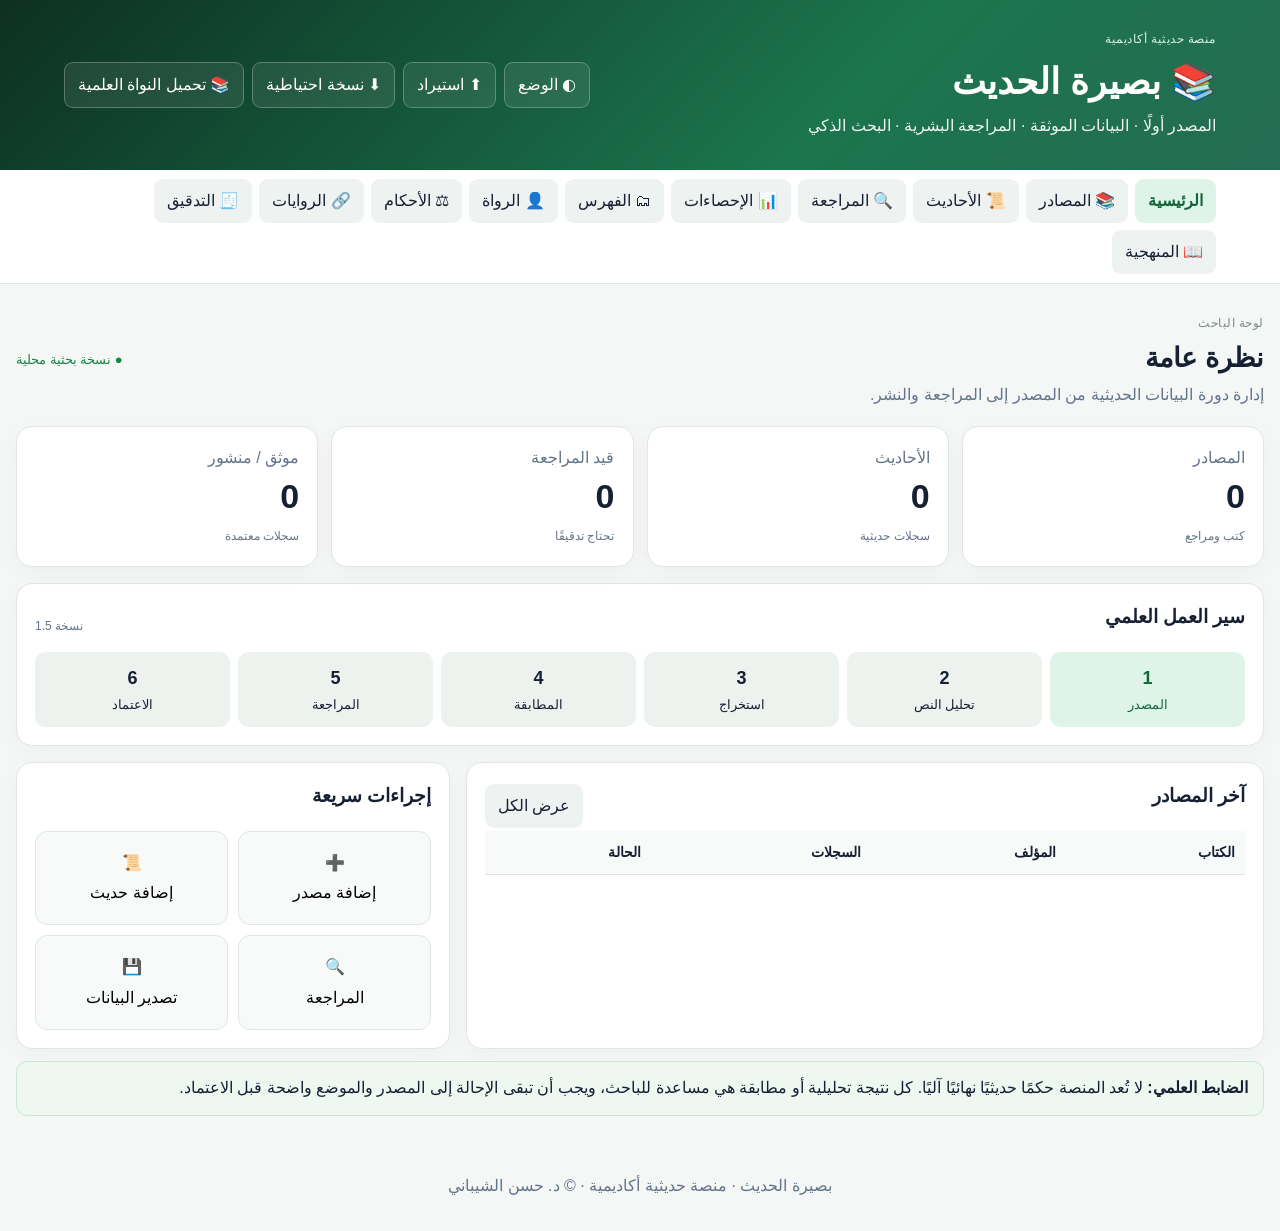
==== commit 2dad1272: "Add scientific seed loader action" ====
--- a/index.html
+++ b/index.html
@@ -11,7 +11,7 @@
 <body>
 <header class="hero"><div class="hero-inner">
 <div><div class="eyebrow">منصة حديثية أكاديمية</div><h1>📚 بصيرة الحديث</h1><p>المصدر أولًا · البيانات الموثقة · المراجعة البشرية · البحث الذكي</p></div>
-<div class="hero-actions"><button class="ghost" id="themeBtn">◐ الوضع</button><button class="ghost" id="importBtn">⬆ استيراد</button><input id="importFile" type="file" accept=".json" hidden><button class="ghost" id="exportBtn">⬇ نسخة احتياطية</button></div>
+<div class="hero-actions"><button class="ghost" id="themeBtn">◐ الوضع</button><button class="ghost" id="importBtn">⬆ استيراد</button><input id="importFile" type="file" accept=".json" hidden><button class="ghost" id="exportBtn">⬇ نسخة احتياطية</button><button class="ghost" id="seedBtn">📚 تحميل النواة العلمية</button></div>
 </div></header>
 <nav class="topnav"><div class="nav-inner">
 <button data-view="dashboard" class="nav-btn active">الرئيسية</button><button data-view="sources" class="nav-btn">📚 المصادر</button><button data-view="hadiths" class="nav-btn">📜 الأحاديث</button><button data-view="review" class="nav-btn">🔍 المراجعة</button><button data-view="analytics" class="nav-btn">📊 الإحصاءات</button><button data-view="catalog" class="nav-btn">🗂 الفهرس</button><button data-view="narrators" class="nav-btn">👤 الرواة</button><button data-view="judgments" class="nav-btn">⚖ الأحكام</button><button data-view="variants" class="nav-btn">🔗 الروايات</button><button data-view="audit" class="nav-btn">🧾 التدقيق</button><button data-view="methodology" class="nav-btn">📖 المنهجية</button>
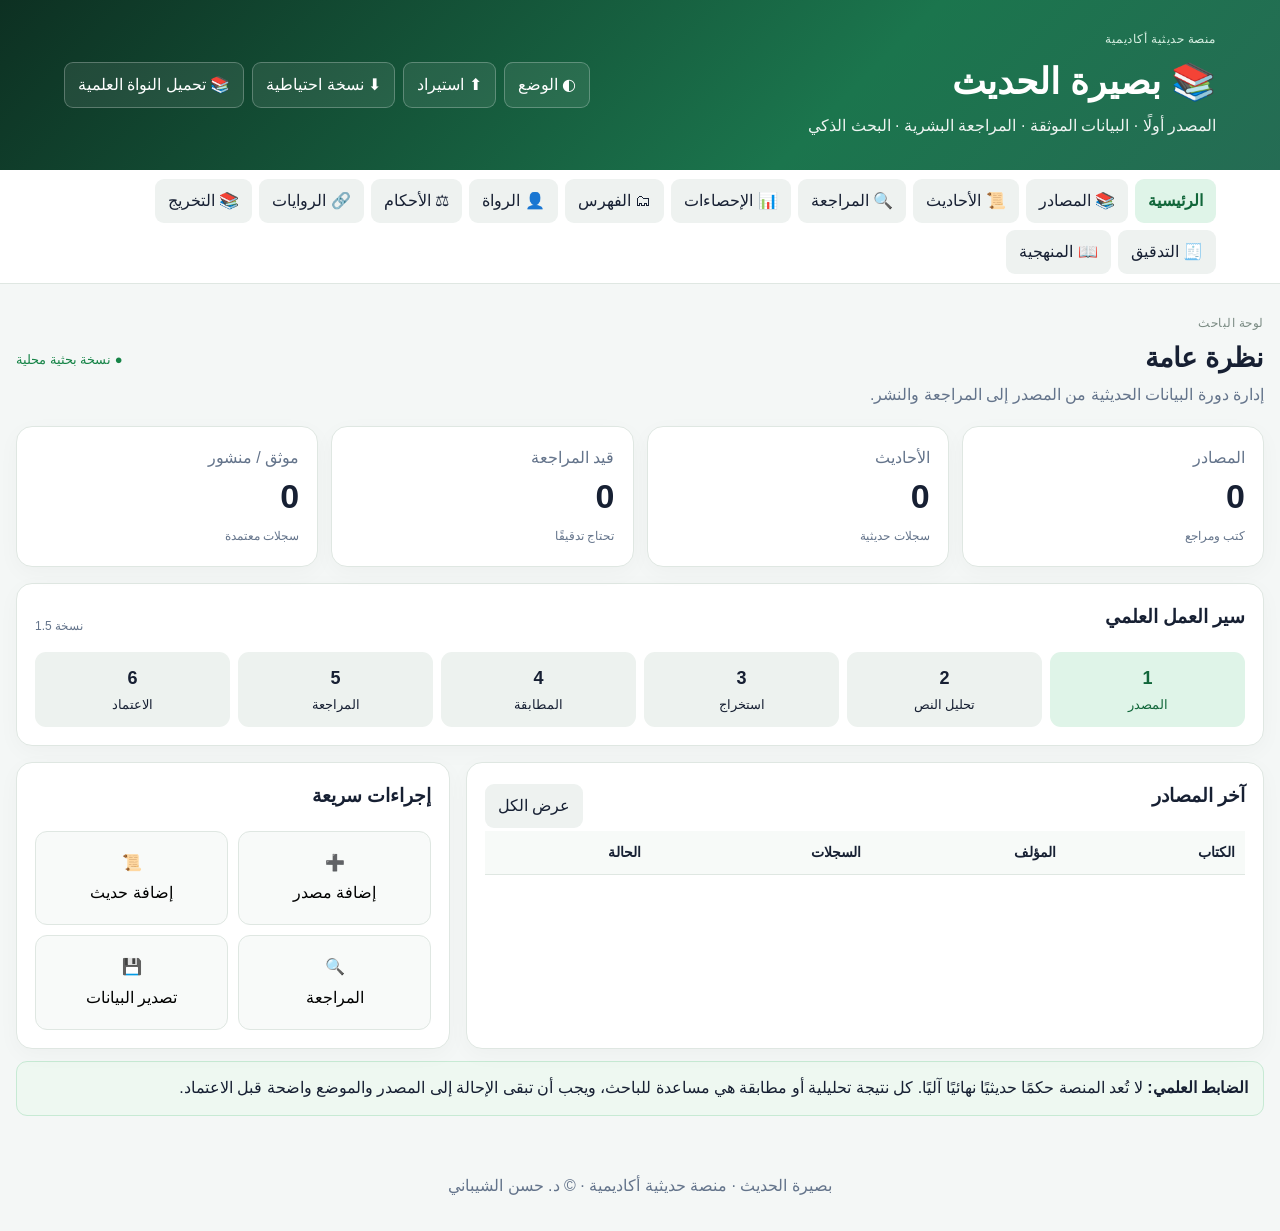
==== commit ce7c8276: "Add cross-collection takhrij view" ====
--- a/index.html
+++ b/index.html
@@ -14,7 +14,7 @@
 <div class="hero-actions"><button class="ghost" id="themeBtn">◐ الوضع</button><button class="ghost" id="importBtn">⬆ استيراد</button><input id="importFile" type="file" accept=".json" hidden><button class="ghost" id="exportBtn">⬇ نسخة احتياطية</button><button class="ghost" id="seedBtn">📚 تحميل النواة العلمية</button></div>
 </div></header>
 <nav class="topnav"><div class="nav-inner">
-<button data-view="dashboard" class="nav-btn active">الرئيسية</button><button data-view="sources" class="nav-btn">📚 المصادر</button><button data-view="hadiths" class="nav-btn">📜 الأحاديث</button><button data-view="review" class="nav-btn">🔍 المراجعة</button><button data-view="analytics" class="nav-btn">📊 الإحصاءات</button><button data-view="catalog" class="nav-btn">🗂 الفهرس</button><button data-view="narrators" class="nav-btn">👤 الرواة</button><button data-view="judgments" class="nav-btn">⚖ الأحكام</button><button data-view="variants" class="nav-btn">🔗 الروايات</button><button data-view="audit" class="nav-btn">🧾 التدقيق</button><button data-view="methodology" class="nav-btn">📖 المنهجية</button>
+<button data-view="dashboard" class="nav-btn active">الرئيسية</button><button data-view="sources" class="nav-btn">📚 المصادر</button><button data-view="hadiths" class="nav-btn">📜 الأحاديث</button><button data-view="review" class="nav-btn">🔍 المراجعة</button><button data-view="analytics" class="nav-btn">📊 الإحصاءات</button><button data-view="catalog" class="nav-btn">🗂 الفهرس</button><button data-view="narrators" class="nav-btn">👤 الرواة</button><button data-view="judgments" class="nav-btn">⚖ الأحكام</button><button data-view="variants" class="nav-btn">🔗 الروايات</button><button data-view="takhrij" class="nav-btn">📚 التخريج</button><button data-view="audit" class="nav-btn">🧾 التدقيق</button><button data-view="methodology" class="nav-btn">📖 المنهجية</button>
 </div></nav>
 <main class="container">
 <section id="dashboard" class="view">
@@ -67,6 +67,8 @@
 <article class="panel"><h3>06 · قابلية التوسع</h3><p>المرحلة الحالية محلية. المرحلة التالية: قاعدة بيانات PostgreSQL/Supabase، تخزين ملفات، API، صلاحيات وRAG.</p></article>
 </div>
 <div class="notice"><b>حدود الإصدار الحالي:</b> LocalStorage مناسب للنموذج الأولي وليس مستودعًا إنتاجيًا مشتركًا. استخدم النسخة الاحتياطية قبل أي تنظيف للبيانات.</div></section>
+
+<section id="takhrij" class="view hidden"><div class="section-head"><div><span class="kicker">التخريج المتقاطع</span><h2>شبكة المصادر والروايات</h2><p>تجميع السجلات المرتبطة بالحديث الواحد مع إبقاء كل مصدر ورواية مستقلين.</p></div></div><div class="panel"><div class="notice"><b>القاعدة:</b> التشابه أو الربط في هذه الصفحة لا يعني توحيد الألفاظ أو الحكم عليها؛ كل سجل يبقى مرتبطًا بمصدره وموضعه.</div><input id="takhrijSearch" class="wide" placeholder="🔎 ابحث برقم الحديث أو المصدر أو الراوي أو النص..."><div id="takhrijResults" class="catalog"></div></div></section>
 </main>
 <div id="modal" class="modal hidden"><div class="modal-card"><button class="modal-close" id="modalClose">×</button><div id="modalBody"></div></div></div>
 <footer>بصيرة الحديث · منصة حديثية أكاديمية · © د. حسن الشيباني</footer>
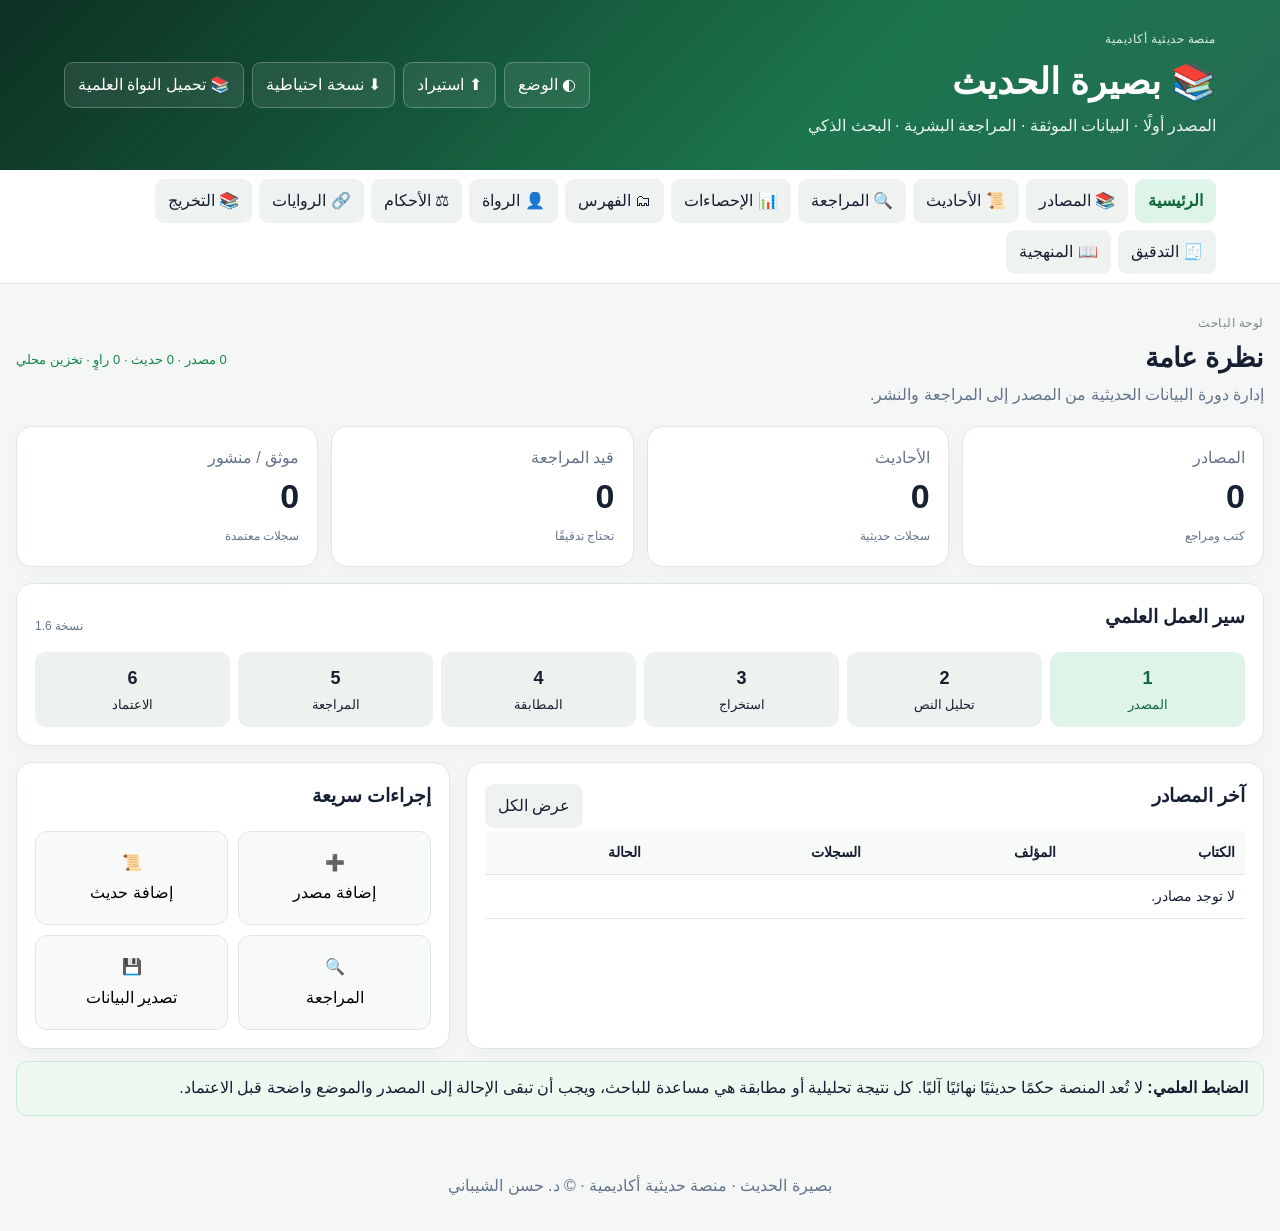
==== commit b95e5355: "Update index.html" ====
--- a/index.html
+++ b/index.html
@@ -20,7 +20,7 @@
 <section id="dashboard" class="view">
 <div class="section-head"><div><span class="kicker">لوحة الباحث</span><h2>نظرة عامة</h2><p>إدارة دورة البيانات الحديثية من المصدر إلى المراجعة والنشر.</p></div><span class="status-dot" id="dbHealth">● نسخة بحثية محلية</span></div>
 <div class="metrics"><article class="metric"><span>المصادر</span><strong id="mSources">0</strong><small>كتب ومراجع</small></article><article class="metric"><span>الأحاديث</span><strong id="mHadiths">0</strong><small>سجلات حديثية</small></article><article class="metric"><span>قيد المراجعة</span><strong id="mReview">0</strong><small>تحتاج تدقيقًا</small></article><article class="metric"><span>موثق / منشور</span><strong id="mPublished">0</strong><small>سجلات معتمدة</small></article></div>
-<div class="panel"><div class="panel-head"><h3>سير العمل العلمي</h3><span class="mini">نسخة 1.5</span></div><div class="steps"><div class="step active"><b>1</b><span>المصدر</span></div><div class="step"><b>2</b><span>تحليل النص</span></div><div class="step"><b>3</b><span>استخراج</span></div><div class="step"><b>4</b><span>المطابقة</span></div><div class="step"><b>5</b><span>المراجعة</span></div><div class="step"><b>6</b><span>الاعتماد</span></div></div></div>
+<div class="panel"><div class="panel-head"><h3>سير العمل العلمي</h3><span class="mini">نسخة 1.6</span></div><div class="steps"><div class="step active"><b>1</b><span>المصدر</span></div><div class="step"><b>2</b><span>تحليل النص</span></div><div class="step"><b>3</b><span>استخراج</span></div><div class="step"><b>4</b><span>المطابقة</span></div><div class="step"><b>5</b><span>المراجعة</span></div><div class="step"><b>6</b><span>الاعتماد</span></div></div></div>
 <div class="two-col"><div class="panel"><div class="panel-head"><h3>آخر المصادر</h3><button class="link-btn" data-view="sources">عرض الكل</button></div><div class="table-wrap"><table><thead><tr><th>الكتاب</th><th>المؤلف</th><th>السجلات</th><th>الحالة</th></tr></thead><tbody id="recentSources"></tbody></table></div></div>
 <div class="panel"><div class="panel-head"><h3>إجراءات سريعة</h3></div><div class="quick-grid"><button class="quick" data-view="sources">➕<span>إضافة مصدر</span></button><button class="quick" data-view="hadiths">📜<span>إضافة حديث</span></button><button class="quick" data-view="review">🔍<span>المراجعة</span></button><button class="quick" id="quickExport">💾<span>تصدير البيانات</span></button></div></div></div>
 <div class="notice scientific"><b>الضابط العلمي:</b> لا تُعد المنصة حكمًا حديثيًا نهائيًا آليًا. كل نتيجة تحليلية أو مطابقة هي مساعدة للباحث، ويجب أن تبقى الإحالة إلى المصدر والموضع واضحة قبل الاعتماد.</div>
@@ -56,7 +56,11 @@
 <section id="narrators" class="view hidden"><div class="section-head"><div><span class="kicker">علم الرجال</span><h2>سجل الرواة</h2><p>قاعدة مستقلة لأسماء الرواة، مع إبقاء بياناتها قابلة للمراجعة.</p></div></div><div class="panel"><h3>إضافة راوٍ</h3><form id="narratorForm" class="form-grid"><input id="nName" required placeholder="اسم الراوي *"><input id="nKunya" placeholder="الكنية"><input id="nNisba" placeholder="النسبة"><input id="nGeneration" placeholder="الطبقة / الجيل"><textarea id="nNotes" class="full" placeholder="ملاحظات الباحث"></textarea><div class="full form-actions"><button class="primary">حفظ الراوي</button></div></form><div id="narratorMsg" class="message hidden"></div></div><div class="panel"><input id="narratorSearch" class="wide" placeholder="🔎 ابحث في أسماء الرواة..."><div class="table-wrap"><table><thead><tr><th>الاسم</th><th>الكنية</th><th>النسبة</th><th>الطبقة</th><th>ملاحظات</th></tr></thead><tbody id="narratorRows"></tbody></table></div></div></section>
 <section id="judgments" class="view hidden"><div class="section-head"><div><span class="kicker">أحكام العلماء</span><h2>قاعدة الأحكام العلمية</h2><p>يُحفظ حكم كل عالم مستقلًا، ولا تنتج المنصة حكمًا مركبًا آليًا.</p></div></div><div class="panel"><h3>إضافة حكم علمائي</h3><form id="judgmentForm" class="form-grid"><select id="jHadith" required><option value="">اختر الحديث *</option></select><input id="jScholar" required placeholder="اسم العالم *"><input id="jSource" placeholder="مصدر الحكم"><input id="jLocation" placeholder="الجزء / الصفحة / الموضع"><textarea id="jText" class="full" required placeholder="نص الحكم كما هو منسوب إلى العالم *"></textarea><textarea id="jNotes" class="full" placeholder="ملاحظات الباحث"></textarea><div class="full form-actions"><button class="primary">حفظ الحكم</button></div></form><div id="judgmentMsg" class="message hidden"></div></div><div class="panel"><input id="judgmentSearch" class="wide" placeholder="🔎 العالم، الحكم، المصدر..."><div class="table-wrap"><table><thead><tr><th>الحديث</th><th>العالم</th><th>الحكم</th><th>المصدر</th><th>الموضع</th></tr></thead><tbody id="judgmentRows"></tbody></table></div></div></section>
 <section id="variants" class="view hidden"><div class="section-head"><div><span class="kicker">الروايات</span><h2>تعدد الطرق والروايات</h2><p>إضافة الروايات دون تعديل النص الأصلي للسجل الأساس.</p></div></div><div class="panel"><h3>إضافة رواية مرتبطة</h3><form id="variantForm" class="form-grid"><select id="vHadith" required><option value="">اختر الحديث *</option></select><input id="vSource" placeholder="مصدر الرواية"><input id="vLocation" placeholder="الجزء / الصفحة"><input id="vMethod" placeholder="طريقة المطابقة / الوصف"><textarea id="vText" class="full" required placeholder="نص الرواية *"></textarea><textarea id="vNotes" class="full" placeholder="ملاحظات"></textarea><div class="full form-actions"><button class="primary">حفظ الرواية</button></div></form><div id="variantMsg" class="message hidden"></div></div><div class="panel"><input id="variantSearch" class="wide" placeholder="🔎 النص، المصدر، طريقة المطابقة..."><div class="table-wrap"><table><thead><tr><th>الحديث</th><th>الرواية</th><th>المصدر</th><th>الموضع</th><th>الطريقة</th></tr></thead><tbody id="variantRows"></tbody></table></div></div></section>
+
+<section id="takhrij" class="view hidden"><div class="section-head"><div><span class="kicker">التخريج المتقاطع</span><h2>شبكة المصادر والروايات</h2><p>تجميع الحديث مع الروايات المرتبطة به، مع إبقاء كل مصدر ورواية مستقلًا.</p></div></div><div class="panel"><div class="notice"><b>القاعدة:</b> الربط هنا لا يعني توحيد الألفاظ أو الحكم عليها؛ كل رواية تبقى مرتبطة بمصدرها وموضعها كما أدخله الباحث. أضف روايات من قسم «الروايات» ليظهر الحديث هنا.</div><input id="takhrijSearch" class="wide" placeholder="🔎 ابحث برقم الحديث أو المصدر أو الراوي أو النص..."><div id="takhrijResults" class="catalog"></div></div></section>
+
 <section id="audit" class="view hidden"><div class="section-head"><div><span class="kicker">الحوكمة</span><h2>سجل التدقيق</h2><p>سجل محلي للإجراءات المهمة تمهيدًا لسجل خادمي غير قابل للعبث في الإصدار الإنتاجي.</p></div></div><div class="panel"><div class="notice"><b>تنبيه:</b> سجل التدقيق الحالي محفوظ محليًا ويمكن فقدانه بمسح بيانات المتصفح. الإصدار الإنتاجي يجب أن يحفظه على الخادم.</div><div class="table-wrap"><table><thead><tr><th>التاريخ</th><th>الإجراء</th><th>الكيان</th><th>التفاصيل</th></tr></thead><tbody id="auditRows"></tbody></table></div></div></section>
+
 <section id="methodology" class="view hidden"><div class="section-head"><div><span class="kicker">المنهج</span><h2>المنهجية العلمية والحوكمة</h2><p>مبادئ تحكم البيانات قبل أي توسع بالذكاء الاصطناعي.</p></div></div>
 <div class="method-grid">
 <article class="panel"><h3>01 · أولوية المصدر</h3><p>كل سجل يرتبط بمصدر محدد وبيانات ببليوغرافية قابلة للتحقق. لا تُخترع الصفحات أو الطبعات.</p></article>
@@ -67,9 +71,8 @@
 <article class="panel"><h3>06 · قابلية التوسع</h3><p>المرحلة الحالية محلية. المرحلة التالية: قاعدة بيانات PostgreSQL/Supabase، تخزين ملفات، API، صلاحيات وRAG.</p></article>
 </div>
 <div class="notice"><b>حدود الإصدار الحالي:</b> LocalStorage مناسب للنموذج الأولي وليس مستودعًا إنتاجيًا مشتركًا. استخدم النسخة الاحتياطية قبل أي تنظيف للبيانات.</div></section>
-
-<section id="takhrij" class="view hidden"><div class="section-head"><div><span class="kicker">التخريج المتقاطع</span><h2>شبكة المصادر والروايات</h2><p>تجميع السجلات المرتبطة بالحديث الواحد مع إبقاء كل مصدر ورواية مستقلين.</p></div></div><div class="panel"><div class="notice"><b>القاعدة:</b> التشابه أو الربط في هذه الصفحة لا يعني توحيد الألفاظ أو الحكم عليها؛ كل سجل يبقى مرتبطًا بمصدره وموضعه.</div><input id="takhrijSearch" class="wide" placeholder="🔎 ابحث برقم الحديث أو المصدر أو الراوي أو النص..."><div id="takhrijResults" class="catalog"></div></div></section>
 </main>
 <div id="modal" class="modal hidden"><div class="modal-card"><button class="modal-close" id="modalClose">×</button><div id="modalBody"></div></div></div>
+<div id="toast" class="toast hidden" role="status" aria-live="polite"></div>
 <footer>بصيرة الحديث · منصة حديثية أكاديمية · © د. حسن الشيباني</footer>
-<script src="app.js"></script></body></html>+<script src="app.js"></script></body></html>
--- a/style.css
+++ b/style.css
@@ -1,5 +1,7 @@
 :root{--green:#168447;--dark:#123b2a;--blue:#2563eb;--gold:#a67c00;--red:#dc2626;--gray:#64748b;--bg:#f4f7f6;--card:#fff;--text:#172033;--line:#dfe7e2;--soft:#edf5f0}
-*{box-sizing:border-box}html{scroll-behavior:smooth}body{margin:0;background:var(--bg);color:var(--text);font-family:Calibri,"Noto Sans Arabic",Arial,sans-serif;line-height:1.65}.hero{background:linear-gradient(135deg,#0d3022,#1b754d 65%,#256c54);color:#fff;padding:30px 5vw}.hero-inner,.nav-inner{max-width:1280px;margin:auto}.hero-inner{display:flex;justify-content:space-between;align-items:center;gap:25px}.eyebrow,.kicker{font-size:12px;letter-spacing:.5px;color:#7a8b83}.hero .eyebrow{color:#d7efe2}.hero h1{margin:2px 0;font-size:36px}.hero p{margin:0;opacity:.92}.hero-actions{display:flex;gap:8px;flex-wrap:wrap}.ghost{background:#ffffff15;color:#fff;border:1px solid #ffffff40;padding:9px 13px;border-radius:9px;cursor:pointer}.topnav{position:sticky;top:0;z-index:20;background:var(--card);border-bottom:1px solid var(--line);padding:9px 5vw}.nav-inner{display:flex;gap:7px;flex-wrap:wrap}.nav-btn,.link-btn{border:0;background:#eef2f0;color:var(--text);padding:9px 13px;border-radius:9px;cursor:pointer}.nav-btn.active{background:#dff4e8;color:#11663a;font-weight:700}.container{max-width:1280px;margin:25px auto;padding:0 16px}.hidden{display:none!important}.section-head,.panel-head,.toolbar{display:flex;justify-content:space-between;align-items:center;gap:12px}.section-head{margin-bottom:15px}.section-head h2{margin:0;font-size:27px}.section-head p{margin:2px 0;color:var(--gray)}.status-dot{font-size:13px;color:var(--green)}.metrics{display:grid;grid-template-columns:repeat(4,1fr);gap:13px}.metric,.panel{background:var(--card);border:1px solid var(--line);border-radius:16px;padding:18px;box-shadow:0 6px 22px #00000008}.metric span{color:var(--gray)}.metric strong{display:block;font-size:34px;line-height:1.2;margin:5px 0}.metric small,.mini{color:var(--gray);font-size:12px}.panel{margin-top:16px}.panel h3{margin-top:0}.steps{display:grid;grid-template-columns:repeat(6,1fr);gap:8px}.step{padding:12px 7px;text-align:center;border-radius:11px;background:#edf2ef;font-size:13px}.step b{display:block;font-size:18px}.step.active{background:#dff4e8;color:#11663a}.two-col,.analytics-grid{display:grid;grid-template-columns:1.5fr 1fr;gap:16px}.quick-grid{display:grid;grid-template-columns:1fr 1fr;gap:10px}.quick{background:#f8faf9;border:1px solid var(--line);padding:18px;border-radius:12px;cursor:pointer;font:inherit}.quick span{display:block;margin-top:4px}.notice{padding:13px 15px;border-radius:11px;background:#fff7ed;border:1px solid #fed7aa;margin-top:12px}.scientific{background:#eef8f1;border-color:#c7ead4}.form-grid{display:grid;grid-template-columns:repeat(4,1fr);gap:10px}.form-grid input,.form-grid select,.form-grid textarea,.wide,.toolbar input,.toolbar select{width:100%;font:inherit;border:1px solid #cfdad4;border-radius:9px;padding:10px;background:var(--card);color:var(--text)}textarea{min-height:105px;resize:vertical}.full{grid-column:1/-1}.form-actions{display:flex;gap:8px}.primary{background:var(--green);color:#fff;border:0;padding:10px 17px;border-radius:9px;cursor:pointer}.danger{background:#fff1f2;color:#b91c1c;border:1px solid #fecdd3;padding:10px 14px;border-radius:9px;cursor:pointer}.table-wrap{overflow:auto}table{width:100%;border-collapse:collapse;min-width:760px}th,td{padding:10px;border-bottom:1px solid var(--line);text-align:right;vertical-align:top;font-size:14px}th{background:#f7faf8}.badge{display:inline-block;border-radius:999px;padding:4px 9px;font-size:12px}.draft{background:#fef3c7;color:#92400e}.review{background:#dbeafe;color:#1d4ed8}.verified{background:#dcfce7;color:#166534}.published{background:#d1fae5;color:#065f46}.message{margin-top:10px;padding:10px;border-radius:9px;background:#ecfdf5;color:#166534}.toolbar{margin-bottom:12px}.toolbar input{flex:1}.catalog{display:grid;grid-template-columns:repeat(2,1fr);gap:12px;margin-top:14px}.catalog-card{border:1px solid var(--line);border-radius:12px;padding:14px;background:#fafdfb}.catalog-card h3{margin:0 0 5px}.catalog-card p{margin:4px 0;color:var(--gray);font-size:13px}.bar-row{margin:12px 0}.bar-label{display:flex;justify-content:space-between;font-size:13px}.bar{height:9px;background:#e5ebe7;border-radius:99px;overflow:hidden}.bar i{display:block;height:100%;background:var(--green);border-radius:99px}.modal{position:fixed;inset:0;background:#0008;z-index:50;display:grid;place-items:center;padding:18px}.modal-card{background:var(--card);color:var(--text);max-width:800px;width:100%;max-height:90vh;overflow:auto;border-radius:18px;padding:24px;position:relative}.modal-close{position:absolute;left:15px;top:10px;border:0;background:transparent;font-size:28px;cursor:pointer;color:var(--gray)}.quote{font-family:Georgia,serif;background:var(--soft);padding:18px;border-radius:12px;white-space:pre-wrap}.method-grid{display:grid;grid-template-columns:repeat(2,1fr);gap:16px}.method-grid .panel{margin-top:0}footer{text-align:center;padding:32px;color:var(--gray)}button{font:inherit}.mini-action{padding:6px 9px;border:1px solid var(--line);background:var(--card);border-radius:7px;cursor:pointer}.muted{color:var(--gray)}
+*{box-sizing:border-box}html{scroll-behavior:smooth}body{margin:0;background:var(--bg);color:var(--text);font-family:Calibri,"Noto Sans Arabic",Arial,sans-serif;line-height:1.65}.hero{background:linear-gradient(135deg,#0d3022,#1b754d 65%,#256c54);color:#fff;padding:30px 5vw}.hero-inner,.nav-inner{max-width:1280px;margin:auto}.hero-inner{display:flex;justify-content:space-between;align-items:center;gap:25px}.eyebrow,.kicker{font-size:12px;letter-spacing:.5px;color:#7a8b83}.hero .eyebrow{color:#d7efe2}.hero h1{margin:2px 0;font-size:36px}.hero p{margin:0;opacity:.92}.hero-actions{display:flex;gap:8px;flex-wrap:wrap}.ghost{background:#ffffff15;color:#fff;border:1px solid #ffffff40;padding:9px 13px;border-radius:9px;cursor:pointer}.topnav{position:sticky;top:0;z-index:20;background:var(--card);border-bottom:1px solid var(--line);padding:9px 5vw}.nav-inner{display:flex;gap:7px;flex-wrap:wrap}.nav-btn,.link-btn{border:0;background:#eef2f0;color:var(--text);padding:9px 13px;border-radius:9px;cursor:pointer}.nav-btn.active{background:#dff4e8;color:#11663a;font-weight:700}.container{max-width:1280px;margin:25px auto;padding:0 16px}.hidden{display:none!important}.section-head,.panel-head,.toolbar{display:flex;justify-content:space-between;align-items:center;gap:12px}.section-head{margin-bottom:15px}.section-head h2{margin:0;font-size:27px}.section-head p{margin:2px 0;color:var(--gray)}.status-dot{font-size:13px;color:var(--green)}.metrics{display:grid;grid-template-columns:repeat(4,1fr);gap:13px}.metric,.panel{background:var(--card);border:1px solid var(--line);border-radius:16px;padding:18px;box-shadow:0 6px 22px #00000008}.metric span{color:var(--gray)}.metric strong{display:block;font-size:34px;line-height:1.2;margin:5px 0}.metric small,.mini{color:var(--gray);font-size:12px}.panel{margin-top:16px}.panel h3{margin-top:0}.steps{display:grid;grid-template-columns:repeat(6,1fr);gap:8px}.step{padding:12px 7px;text-align:center;border-radius:11px;background:#edf2ef;font-size:13px}.step b{display:block;font-size:18px}.step.active{background:#dff4e8;color:#11663a}.two-col,.analytics-grid{display:grid;grid-template-columns:1.5fr 1fr;gap:16px}.quick-grid{display:grid;grid-template-columns:1fr 1fr;gap:10px}.quick{background:#f8faf9;border:1px solid var(--line);padding:18px;border-radius:12px;cursor:pointer;font:inherit}.quick span{display:block;margin-top:4px}.notice{padding:13px 15px;border-radius:11px;background:#fff7ed;border:1px solid #fed7aa;margin-top:12px}.scientific{background:#eef8f1;border-color:#c7ead4}.form-grid{display:grid;grid-template-columns:repeat(4,1fr);gap:10px}.form-grid input,.form-grid select,.form-grid textarea,.wide,.toolbar input,.toolbar select{width:100%;font:inherit;border:1px solid #cfdad4;border-radius:9px;padding:10px;background:var(--card);color:var(--text)}textarea{min-height:105px;resize:vertical}.full{grid-column:1/-1}.form-actions{display:flex;gap:8px}.primary{background:var(--green);color:#fff;border:0;padding:10px 17px;border-radius:9px;cursor:pointer}.danger{background:#fff1f2;color:#b91c1c;border:1px solid #fecdd3;padding:10px 14px;border-radius:9px;cursor:pointer}.table-wrap{overflow:auto}table{width:100%;border-collapse:collapse;min-width:760px}th,td{padding:10px;border-bottom:1px solid var(--line);text-align:right;vertical-align:top;font-size:14px}th{background:#f7faf8}.badge{display:inline-block;border-radius:999px;padding:4px 9px;font-size:12px}.draft{background:#fef3c7;color:#92400e}.review{background:#dbeafe;color:#1d4ed8}.verified{background:#dcfce7;color:#166534}.published{background:#d1fae5;color:#065f46}.message{margin-top:10px;padding:10px;border-radius:9px;background:#ecfdf5;color:#166534}.toolbar{margin-bottom:12px}.toolbar input{flex:1}.catalog{display:grid;grid-template-columns:repeat(2,1fr);gap:12px;margin-top:14px}.catalog-card{border:1px solid var(--line);border-radius:12px;padding:14px;background:#fafdfb}.catalog-card h3{margin:0 0 5px}.catalog-card p{margin:4px 0;color:var(--gray);font-size:13px}.bar-row{margin:12px 0}.bar-label{display:flex;justify-content:space-between;font-size:13px}.bar{height:9px;background:#e5ebe7;border-radius:99px;overflow:hidden}.bar i{display:block;height:100%;background:var(--green);border-radius:99px}.modal{position:fixed;inset:0;background:#0008;z-index:50;display:grid;place-items:center;padding:18px}.modal-card{background:var(--card);color:var(--text);max-width:800px;width:100%;max-height:90vh;overflow:auto;border-radius:18px;padding:24px;position:relative}.modal-close{position:absolute;left:15px;top:10px;border:0;background:transparent;font-size:28px;cursor:pointer;color:var(--gray)}.quote{font-family:Georgia,serif;background:var(--soft);padding:18px;border-radius:12px;white-space:pre-wrap}.method-grid{display:grid;grid-template-columns:repeat(2,1fr);gap:16px}.method-grid .panel{margin-top:0}footer{text-align:center;padding:32px;color:var(--gray)}button{font:inherit}.mini-action{padding:6px 9px;border:1px solid var(--line);background:var(--card);border-radius:7px;cursor:pointer}.muted{color:var(--gray)}.truncate{max-width:280px;overflow:hidden;text-overflow:ellipsis;white-space:nowrap}
+.toast{position:fixed;bottom:22px;left:50%;transform:translateX(-50%);background:#123b2a;color:#fff;padding:12px 20px;border-radius:11px;box-shadow:0 10px 30px #0004;z-index:60;max-width:90vw;font-size:14px}
 [data-theme=dark]{--bg:#0d1511;--card:#15211b;--text:#e7f0eb;--line:#2c3b34;--gray:#a8b8af;--soft:#1b2c23}[data-theme=dark] .nav-btn,[data-theme=dark] th,[data-theme=dark] .quick{background:#1c2a23;color:var(--text)}[data-theme=dark] input,[data-theme=dark] select,[data-theme=dark] textarea{background:#15211b;color:var(--text)}
+[data-theme=dark] .draft{background:#3a2f10;color:#fbbf24}[data-theme=dark] .review{background:#122a4a;color:#93c5fd}[data-theme=dark] .verified{background:#123a24;color:#6ee7b7}[data-theme=dark] .published{background:#0f3d2e;color:#86efac}
 @media(max-width:900px){.metrics{grid-template-columns:repeat(2,1fr)}.steps{grid-template-columns:repeat(3,1fr)}.form-grid{grid-template-columns:repeat(2,1fr)}.two-col,.analytics-grid,.method-grid{grid-template-columns:1fr}}@media(max-width:560px){.hero-inner{display:block}.hero-actions{margin-top:14px}.hero h1{font-size:29px}.metrics,.form-grid,.catalog{grid-template-columns:1fr}.steps{grid-template-columns:repeat(2,1fr)}.toolbar{display:block}.toolbar>*{margin-bottom:7px}}
-@media print{.hero,.topnav,.hero-actions,footer,button{display:none!important}.panel{box-shadow:none}.view.hidden{display:none!important}body{background:#fff}}+@media print{.hero,.topnav,.hero-actions,footer,button{display:none!important}.panel{box-shadow:none}.view.hidden{display:none!important}body{background:#fff}}
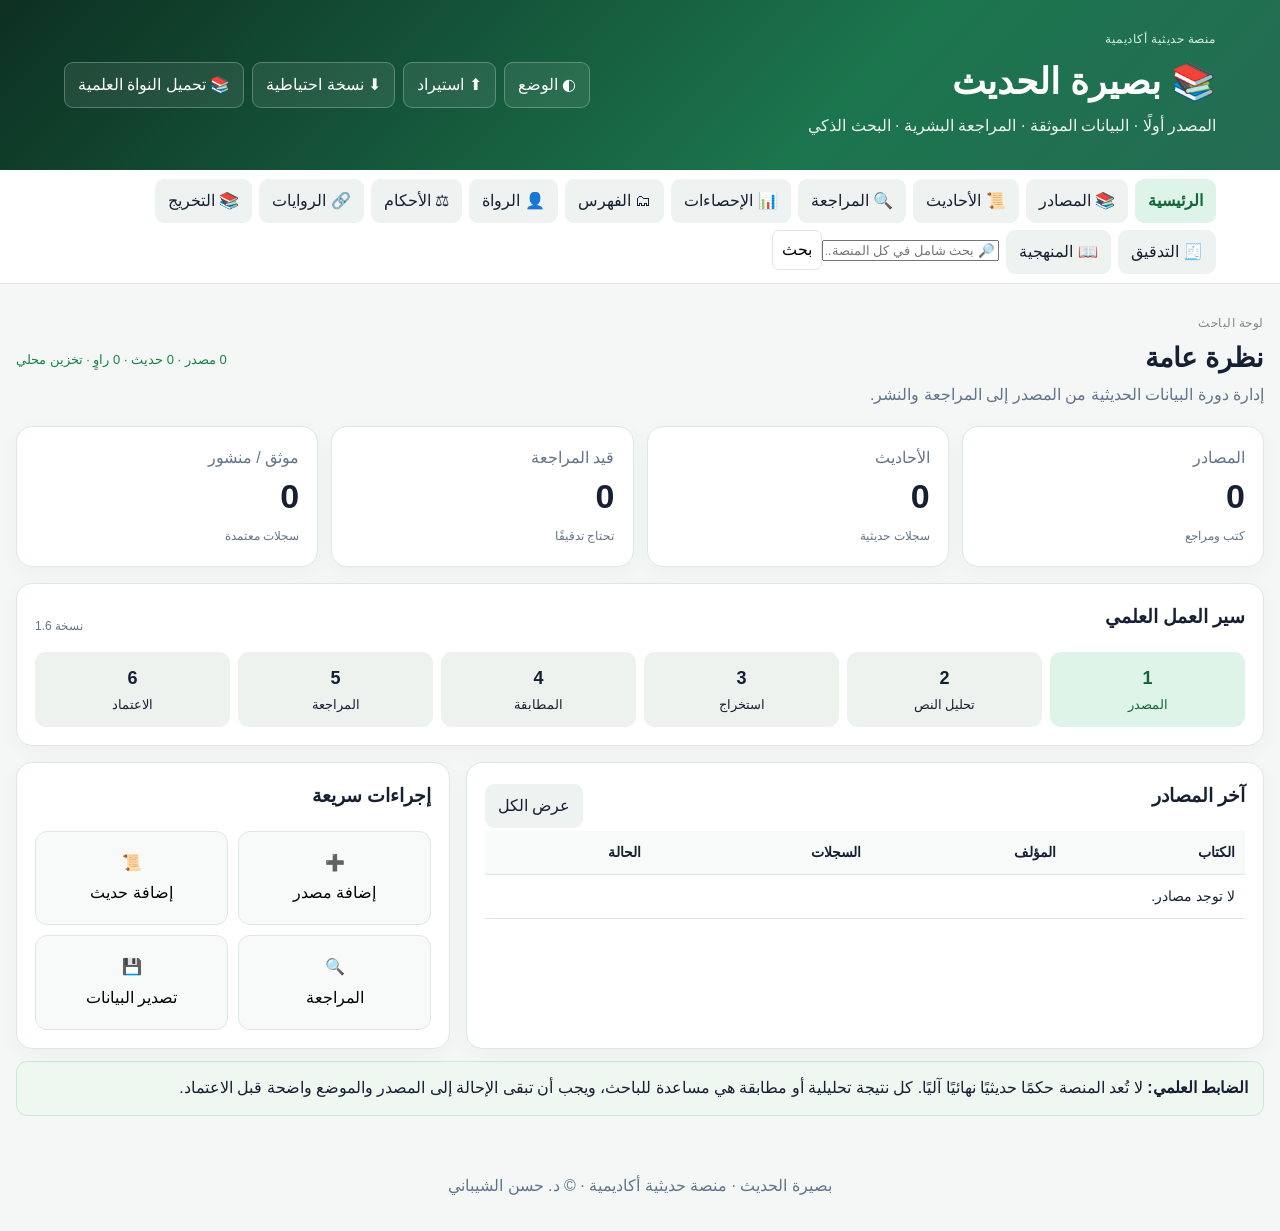
==== commit 69c89494: "Update index.html" ====
--- a/index.html
+++ b/index.html
@@ -15,6 +15,7 @@
 </div></header>
 <nav class="topnav"><div class="nav-inner">
 <button data-view="dashboard" class="nav-btn active">الرئيسية</button><button data-view="sources" class="nav-btn">📚 المصادر</button><button data-view="hadiths" class="nav-btn">📜 الأحاديث</button><button data-view="review" class="nav-btn">🔍 المراجعة</button><button data-view="analytics" class="nav-btn">📊 الإحصاءات</button><button data-view="catalog" class="nav-btn">🗂 الفهرس</button><button data-view="narrators" class="nav-btn">👤 الرواة</button><button data-view="judgments" class="nav-btn">⚖ الأحكام</button><button data-view="variants" class="nav-btn">🔗 الروايات</button><button data-view="takhrij" class="nav-btn">📚 التخريج</button><button data-view="audit" class="nav-btn">🧾 التدقيق</button><button data-view="methodology" class="nav-btn">📖 المنهجية</button>
+<div class="nav-search"><input id="globalSearch" placeholder="🔎 بحث شامل في كل المنصة..." aria-label="بحث شامل"><button id="globalSearchBtn" class="mini-action">بحث</button></div>
 </div></nav>
 <main class="container">
 <section id="dashboard" class="view">
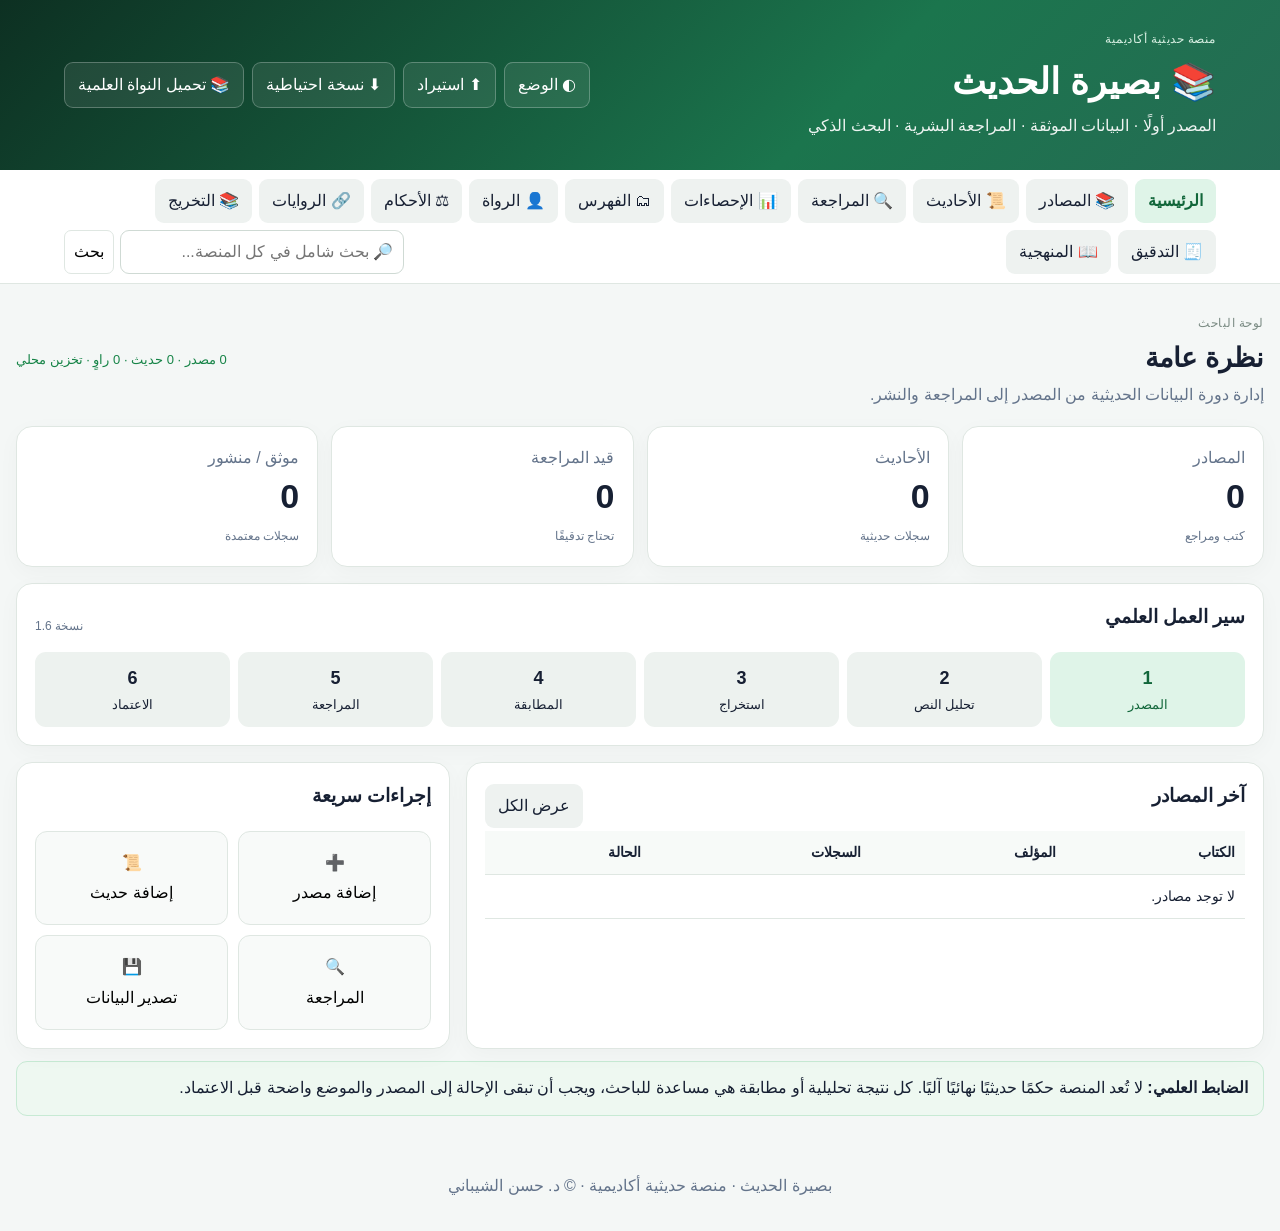
==== commit 680c5a3a: "Update index.html" ====
--- a/index.html
+++ b/index.html
@@ -35,7 +35,7 @@
 <input id="sFile" type="file" accept=".pdf,.txt,.xml,.json,.csv"><input id="sUrl" type="url" placeholder="رابط المصدر / الإتاحة">
 <textarea id="sNotes" class="full" placeholder="ملاحظات المصدر، الرخصة، رقم النسخة، بيانات الفهرسة..."></textarea>
 <div class="full form-actions"><button class="primary" type="submit">حفظ المصدر</button><button type="reset">مسح</button></div></form><div id="sourceMsg" class="message hidden"></div></div>
-<div class="panel"><div class="toolbar"><input id="sourceSearch" placeholder="🔎 ابحث في الكتاب أو المؤلف أو المحقق..."><button id="clearSources" class="danger">مسح البيانات المحلية</button></div><div class="table-wrap"><table><thead><tr><th>الكتاب</th><th>المؤلف</th><th>النوع</th><th>بيانات الطبعة</th><th>السجلات</th><th>إجراء</th></tr></thead><tbody id="sourcesRows"></tbody></table></div></div></section>
+<div class="panel"><div class="toolbar"><input id="sourceSearch" placeholder="🔎 ابحث في الكتاب أو المؤلف أو المحقق..." aria-label="بحث في المصادر"><button id="clearSources" class="danger">مسح البيانات المحلية</button></div><div class="table-wrap"><table><thead><tr><th>الكتاب</th><th>المؤلف</th><th>النوع</th><th>بيانات الطبعة</th><th>السجلات</th><th>إجراء</th></tr></thead><tbody id="sourcesRows"></tbody></table></div></div></section>
 
 <section id="hadiths" class="view hidden"><div class="section-head"><div><span class="kicker">قاعدة الحديث</span><h2>السجلات الحديثية</h2><p>النص الأصلي محفوظ مستقلًا عن الحقول التحليلية.</p></div></div>
 <div class="panel"><h3>إضافة سجل حديثي</h3><form id="hadithForm" class="form-grid">
@@ -43,7 +43,7 @@
 <textarea id="hText" class="full" required placeholder="النص الأصلي للحديث كما في المصدر *"></textarea><textarea id="hIsnad" class="full" placeholder="الإسناد (حقل تحليلي منفصل)"></textarea><textarea id="hMatn" class="full" placeholder="المتن (حقل تحليلي منفصل)"></textarea>
 <input id="hPage" placeholder="الجزء / الصفحة"><input id="hKeywords" placeholder="كلمات مفتاحية مفصولة بفواصل"><input id="hReference" placeholder="موضع إضافي / رابط"><textarea id="hNotes" class="full" placeholder="ملاحظات الباحث"></textarea>
 <div class="full form-actions"><button class="primary" type="submit">حفظ الحديث</button><button type="reset">مسح</button></div></form><div id="hadithMsg" class="message hidden"></div></div>
-<div class="panel"><div class="toolbar"><input id="hadithSearch" placeholder="🔎 النص، الراوي، المصدر، الرقم..."><select id="hadithStatus"><option value="">كل الحالات</option><option>مراجعة</option><option>موثق</option><option>منشور</option></select></div><div class="table-wrap"><table><thead><tr><th>الرقم</th><th>المصدر</th><th>النص</th><th>الراوي</th><th>الحالة</th><th>إجراء</th></tr></thead><tbody id="hadithRows"></tbody></table></div></div></section>
+<div class="panel"><div class="toolbar"><input id="hadithSearch" placeholder="🔎 النص، الراوي، المصدر، الرقم..." aria-label="بحث في الأحاديث"><select id="hadithStatus"><option value="">كل الحالات</option><option>مراجعة</option><option>موثق</option><option>منشور</option></select></div><div class="table-wrap"><table><thead><tr><th>الرقم</th><th>المصدر</th><th>النص</th><th>الراوي</th><th>الحالة</th><th>إجراء</th></tr></thead><tbody id="hadithRows"></tbody></table></div></div></section>
 
 <section id="review" class="view hidden"><div class="section-head"><div><span class="kicker">التحقق</span><h2>المراجعة العلمية</h2><p>مسار واضح مع ملاحظات المراجع وسجل الانتقال بين الحالات.</p></div></div>
 <div class="panel"><div class="notice"><b>قاعدة المراجعة:</b> فحص المصدر والموضع والنص سابق على الاعتماد. لا تُختزل أحكام العلماء المختلفة في درجة مصطنعة.</div><div class="table-wrap"><table><thead><tr><th>السجل</th><th>المصدر</th><th>الحديث</th><th>الحالة</th><th>آخر مراجعة</th><th>إجراء</th></tr></thead><tbody id="reviewRows"></tbody></table></div></div></section>
@@ -52,13 +52,13 @@
 <div class="analytics-grid"><div class="panel"><h3>حالات الأحاديث</h3><div id="statusStats"></div></div><div class="panel"><h3>المصادر حسب النوع</h3><div id="typeStats"></div></div></div>
 <div class="panel"><h3>تنبيه منهجي</h3><p>الإحصاءات هنا تصف ما تم إدخاله فقط، ولا تمثل حجم التراث الحديثي أو نسبة صحة الأحاديث في أي مجموعة.</p></div></section>
 
-<section id="catalog" class="view hidden"><div class="section-head"><div><span class="kicker">الفهرسة</span><h2>الفهرس الموحد</h2><p>استعراض المصادر والسجلات المرتبطة بها.</p></div></div><div class="panel"><input id="catalogSearch" class="wide" placeholder="🔎 الكتاب، المؤلف، الراوي، النص، الكلمات المفتاحية..."><div id="catalogResults" class="catalog"></div></div></section>
+<section id="catalog" class="view hidden"><div class="section-head"><div><span class="kicker">الفهرسة</span><h2>الفهرس الموحد</h2><p>استعراض المصادر والسجلات المرتبطة بها.</p></div></div><div class="panel"><input id="catalogSearch" class="wide" placeholder="🔎 الكتاب، المؤلف، الراوي، النص، الكلمات المفتاحية..." aria-label="بحث في الفهرس"><div id="catalogResults" class="catalog"></div></div></section>
 
-<section id="narrators" class="view hidden"><div class="section-head"><div><span class="kicker">علم الرجال</span><h2>سجل الرواة</h2><p>قاعدة مستقلة لأسماء الرواة، مع إبقاء بياناتها قابلة للمراجعة.</p></div></div><div class="panel"><h3>إضافة راوٍ</h3><form id="narratorForm" class="form-grid"><input id="nName" required placeholder="اسم الراوي *"><input id="nKunya" placeholder="الكنية"><input id="nNisba" placeholder="النسبة"><input id="nGeneration" placeholder="الطبقة / الجيل"><textarea id="nNotes" class="full" placeholder="ملاحظات الباحث"></textarea><div class="full form-actions"><button class="primary">حفظ الراوي</button></div></form><div id="narratorMsg" class="message hidden"></div></div><div class="panel"><input id="narratorSearch" class="wide" placeholder="🔎 ابحث في أسماء الرواة..."><div class="table-wrap"><table><thead><tr><th>الاسم</th><th>الكنية</th><th>النسبة</th><th>الطبقة</th><th>ملاحظات</th></tr></thead><tbody id="narratorRows"></tbody></table></div></div></section>
-<section id="judgments" class="view hidden"><div class="section-head"><div><span class="kicker">أحكام العلماء</span><h2>قاعدة الأحكام العلمية</h2><p>يُحفظ حكم كل عالم مستقلًا، ولا تنتج المنصة حكمًا مركبًا آليًا.</p></div></div><div class="panel"><h3>إضافة حكم علمائي</h3><form id="judgmentForm" class="form-grid"><select id="jHadith" required><option value="">اختر الحديث *</option></select><input id="jScholar" required placeholder="اسم العالم *"><input id="jSource" placeholder="مصدر الحكم"><input id="jLocation" placeholder="الجزء / الصفحة / الموضع"><textarea id="jText" class="full" required placeholder="نص الحكم كما هو منسوب إلى العالم *"></textarea><textarea id="jNotes" class="full" placeholder="ملاحظات الباحث"></textarea><div class="full form-actions"><button class="primary">حفظ الحكم</button></div></form><div id="judgmentMsg" class="message hidden"></div></div><div class="panel"><input id="judgmentSearch" class="wide" placeholder="🔎 العالم، الحكم، المصدر..."><div class="table-wrap"><table><thead><tr><th>الحديث</th><th>العالم</th><th>الحكم</th><th>المصدر</th><th>الموضع</th></tr></thead><tbody id="judgmentRows"></tbody></table></div></div></section>
-<section id="variants" class="view hidden"><div class="section-head"><div><span class="kicker">الروايات</span><h2>تعدد الطرق والروايات</h2><p>إضافة الروايات دون تعديل النص الأصلي للسجل الأساس.</p></div></div><div class="panel"><h3>إضافة رواية مرتبطة</h3><form id="variantForm" class="form-grid"><select id="vHadith" required><option value="">اختر الحديث *</option></select><input id="vSource" placeholder="مصدر الرواية"><input id="vLocation" placeholder="الجزء / الصفحة"><input id="vMethod" placeholder="طريقة المطابقة / الوصف"><textarea id="vText" class="full" required placeholder="نص الرواية *"></textarea><textarea id="vNotes" class="full" placeholder="ملاحظات"></textarea><div class="full form-actions"><button class="primary">حفظ الرواية</button></div></form><div id="variantMsg" class="message hidden"></div></div><div class="panel"><input id="variantSearch" class="wide" placeholder="🔎 النص، المصدر، طريقة المطابقة..."><div class="table-wrap"><table><thead><tr><th>الحديث</th><th>الرواية</th><th>المصدر</th><th>الموضع</th><th>الطريقة</th></tr></thead><tbody id="variantRows"></tbody></table></div></div></section>
+<section id="narrators" class="view hidden"><div class="section-head"><div><span class="kicker">علم الرجال</span><h2>سجل الرواة</h2><p>قاعدة مستقلة لأسماء الرواة، مع إبقاء بياناتها قابلة للمراجعة.</p></div></div><div class="panel"><h3>إضافة راوٍ</h3><form id="narratorForm" class="form-grid"><input id="nName" required placeholder="اسم الراوي *"><input id="nKunya" placeholder="الكنية"><input id="nNisba" placeholder="النسبة"><input id="nGeneration" placeholder="الطبقة / الجيل"><textarea id="nNotes" class="full" placeholder="ملاحظات الباحث"></textarea><div class="full form-actions"><button class="primary">حفظ الراوي</button></div></form><div id="narratorMsg" class="message hidden"></div></div><div class="panel"><input id="narratorSearch" class="wide" placeholder="🔎 ابحث في أسماء الرواة..." aria-label="بحث في الرواة"><div class="table-wrap"><table><thead><tr><th>الاسم</th><th>الكنية</th><th>النسبة</th><th>الطبقة</th><th>ملاحظات</th></tr></thead><tbody id="narratorRows"></tbody></table></div></div></section>
+<section id="judgments" class="view hidden"><div class="section-head"><div><span class="kicker">أحكام العلماء</span><h2>قاعدة الأحكام العلمية</h2><p>يُحفظ حكم كل عالم مستقلًا، ولا تنتج المنصة حكمًا مركبًا آليًا.</p></div></div><div class="panel"><h3>إضافة حكم علمائي</h3><form id="judgmentForm" class="form-grid"><select id="jHadith" required><option value="">اختر الحديث *</option></select><input id="jScholar" required placeholder="اسم العالم *"><input id="jSource" placeholder="مصدر الحكم"><input id="jLocation" placeholder="الجزء / الصفحة / الموضع"><textarea id="jText" class="full" required placeholder="نص الحكم كما هو منسوب إلى العالم *"></textarea><textarea id="jNotes" class="full" placeholder="ملاحظات الباحث"></textarea><div class="full form-actions"><button class="primary">حفظ الحكم</button></div></form><div id="judgmentMsg" class="message hidden"></div></div><div class="panel"><input id="judgmentSearch" class="wide" placeholder="🔎 العالم، الحكم، المصدر..." aria-label="بحث في أحكام العلماء"><div class="table-wrap"><table><thead><tr><th>الحديث</th><th>العالم</th><th>الحكم</th><th>المصدر</th><th>الموضع</th></tr></thead><tbody id="judgmentRows"></tbody></table></div></div></section>
+<section id="variants" class="view hidden"><div class="section-head"><div><span class="kicker">الروايات</span><h2>تعدد الطرق والروايات</h2><p>إضافة الروايات دون تعديل النص الأصلي للسجل الأساس.</p></div></div><div class="panel"><h3>إضافة رواية مرتبطة</h3><form id="variantForm" class="form-grid"><select id="vHadith" required><option value="">اختر الحديث *</option></select><input id="vSource" placeholder="مصدر الرواية"><input id="vLocation" placeholder="الجزء / الصفحة"><input id="vMethod" placeholder="طريقة المطابقة / الوصف"><textarea id="vText" class="full" required placeholder="نص الرواية *"></textarea><textarea id="vNotes" class="full" placeholder="ملاحظات"></textarea><div class="full form-actions"><button class="primary">حفظ الرواية</button></div></form><div id="variantMsg" class="message hidden"></div></div><div class="panel"><input id="variantSearch" class="wide" placeholder="🔎 النص، المصدر، طريقة المطابقة..." aria-label="بحث في الروايات"><div class="table-wrap"><table><thead><tr><th>الحديث</th><th>الرواية</th><th>المصدر</th><th>الموضع</th><th>الطريقة</th></tr></thead><tbody id="variantRows"></tbody></table></div></div></section>
 
-<section id="takhrij" class="view hidden"><div class="section-head"><div><span class="kicker">التخريج المتقاطع</span><h2>شبكة المصادر والروايات</h2><p>تجميع الحديث مع الروايات المرتبطة به، مع إبقاء كل مصدر ورواية مستقلًا.</p></div></div><div class="panel"><div class="notice"><b>القاعدة:</b> الربط هنا لا يعني توحيد الألفاظ أو الحكم عليها؛ كل رواية تبقى مرتبطة بمصدرها وموضعها كما أدخله الباحث. أضف روايات من قسم «الروايات» ليظهر الحديث هنا.</div><input id="takhrijSearch" class="wide" placeholder="🔎 ابحث برقم الحديث أو المصدر أو الراوي أو النص..."><div id="takhrijResults" class="catalog"></div></div></section>
+<section id="takhrij" class="view hidden"><div class="section-head"><div><span class="kicker">التخريج المتقاطع</span><h2>شبكة المصادر والروايات</h2><p>تجميع الحديث مع الروايات المرتبطة به، مع إبقاء كل مصدر ورواية مستقلًا.</p></div></div><div class="panel"><div class="notice"><b>القاعدة:</b> الربط هنا لا يعني توحيد الألفاظ أو الحكم عليها؛ كل رواية تبقى مرتبطة بمصدرها وموضعها كما أدخله الباحث. أضف روايات من قسم «الروايات» ليظهر الحديث هنا.</div><input id="takhrijSearch" class="wide" placeholder="🔎 ابحث برقم الحديث أو المصدر أو الراوي أو النص..." aria-label="بحث في التخريج"><div id="takhrijResults" class="catalog"></div></div></section>
 
 <section id="audit" class="view hidden"><div class="section-head"><div><span class="kicker">الحوكمة</span><h2>سجل التدقيق</h2><p>سجل محلي للإجراءات المهمة تمهيدًا لسجل خادمي غير قابل للعبث في الإصدار الإنتاجي.</p></div></div><div class="panel"><div class="notice"><b>تنبيه:</b> سجل التدقيق الحالي محفوظ محليًا ويمكن فقدانه بمسح بيانات المتصفح. الإصدار الإنتاجي يجب أن يحفظه على الخادم.</div><div class="table-wrap"><table><thead><tr><th>التاريخ</th><th>الإجراء</th><th>الكيان</th><th>التفاصيل</th></tr></thead><tbody id="auditRows"></tbody></table></div></div></section>
 
--- a/style.css
+++ b/style.css
@@ -1,5 +1,5 @@
 :root{--green:#168447;--dark:#123b2a;--blue:#2563eb;--gold:#a67c00;--red:#dc2626;--gray:#64748b;--bg:#f4f7f6;--card:#fff;--text:#172033;--line:#dfe7e2;--soft:#edf5f0}
-*{box-sizing:border-box}html{scroll-behavior:smooth}body{margin:0;background:var(--bg);color:var(--text);font-family:Calibri,"Noto Sans Arabic",Arial,sans-serif;line-height:1.65}.hero{background:linear-gradient(135deg,#0d3022,#1b754d 65%,#256c54);color:#fff;padding:30px 5vw}.hero-inner,.nav-inner{max-width:1280px;margin:auto}.hero-inner{display:flex;justify-content:space-between;align-items:center;gap:25px}.eyebrow,.kicker{font-size:12px;letter-spacing:.5px;color:#7a8b83}.hero .eyebrow{color:#d7efe2}.hero h1{margin:2px 0;font-size:36px}.hero p{margin:0;opacity:.92}.hero-actions{display:flex;gap:8px;flex-wrap:wrap}.ghost{background:#ffffff15;color:#fff;border:1px solid #ffffff40;padding:9px 13px;border-radius:9px;cursor:pointer}.topnav{position:sticky;top:0;z-index:20;background:var(--card);border-bottom:1px solid var(--line);padding:9px 5vw}.nav-inner{display:flex;gap:7px;flex-wrap:wrap}.nav-btn,.link-btn{border:0;background:#eef2f0;color:var(--text);padding:9px 13px;border-radius:9px;cursor:pointer}.nav-btn.active{background:#dff4e8;color:#11663a;font-weight:700}.container{max-width:1280px;margin:25px auto;padding:0 16px}.hidden{display:none!important}.section-head,.panel-head,.toolbar{display:flex;justify-content:space-between;align-items:center;gap:12px}.section-head{margin-bottom:15px}.section-head h2{margin:0;font-size:27px}.section-head p{margin:2px 0;color:var(--gray)}.status-dot{font-size:13px;color:var(--green)}.metrics{display:grid;grid-template-columns:repeat(4,1fr);gap:13px}.metric,.panel{background:var(--card);border:1px solid var(--line);border-radius:16px;padding:18px;box-shadow:0 6px 22px #00000008}.metric span{color:var(--gray)}.metric strong{display:block;font-size:34px;line-height:1.2;margin:5px 0}.metric small,.mini{color:var(--gray);font-size:12px}.panel{margin-top:16px}.panel h3{margin-top:0}.steps{display:grid;grid-template-columns:repeat(6,1fr);gap:8px}.step{padding:12px 7px;text-align:center;border-radius:11px;background:#edf2ef;font-size:13px}.step b{display:block;font-size:18px}.step.active{background:#dff4e8;color:#11663a}.two-col,.analytics-grid{display:grid;grid-template-columns:1.5fr 1fr;gap:16px}.quick-grid{display:grid;grid-template-columns:1fr 1fr;gap:10px}.quick{background:#f8faf9;border:1px solid var(--line);padding:18px;border-radius:12px;cursor:pointer;font:inherit}.quick span{display:block;margin-top:4px}.notice{padding:13px 15px;border-radius:11px;background:#fff7ed;border:1px solid #fed7aa;margin-top:12px}.scientific{background:#eef8f1;border-color:#c7ead4}.form-grid{display:grid;grid-template-columns:repeat(4,1fr);gap:10px}.form-grid input,.form-grid select,.form-grid textarea,.wide,.toolbar input,.toolbar select{width:100%;font:inherit;border:1px solid #cfdad4;border-radius:9px;padding:10px;background:var(--card);color:var(--text)}textarea{min-height:105px;resize:vertical}.full{grid-column:1/-1}.form-actions{display:flex;gap:8px}.primary{background:var(--green);color:#fff;border:0;padding:10px 17px;border-radius:9px;cursor:pointer}.danger{background:#fff1f2;color:#b91c1c;border:1px solid #fecdd3;padding:10px 14px;border-radius:9px;cursor:pointer}.table-wrap{overflow:auto}table{width:100%;border-collapse:collapse;min-width:760px}th,td{padding:10px;border-bottom:1px solid var(--line);text-align:right;vertical-align:top;font-size:14px}th{background:#f7faf8}.badge{display:inline-block;border-radius:999px;padding:4px 9px;font-size:12px}.draft{background:#fef3c7;color:#92400e}.review{background:#dbeafe;color:#1d4ed8}.verified{background:#dcfce7;color:#166534}.published{background:#d1fae5;color:#065f46}.message{margin-top:10px;padding:10px;border-radius:9px;background:#ecfdf5;color:#166534}.toolbar{margin-bottom:12px}.toolbar input{flex:1}.catalog{display:grid;grid-template-columns:repeat(2,1fr);gap:12px;margin-top:14px}.catalog-card{border:1px solid var(--line);border-radius:12px;padding:14px;background:#fafdfb}.catalog-card h3{margin:0 0 5px}.catalog-card p{margin:4px 0;color:var(--gray);font-size:13px}.bar-row{margin:12px 0}.bar-label{display:flex;justify-content:space-between;font-size:13px}.bar{height:9px;background:#e5ebe7;border-radius:99px;overflow:hidden}.bar i{display:block;height:100%;background:var(--green);border-radius:99px}.modal{position:fixed;inset:0;background:#0008;z-index:50;display:grid;place-items:center;padding:18px}.modal-card{background:var(--card);color:var(--text);max-width:800px;width:100%;max-height:90vh;overflow:auto;border-radius:18px;padding:24px;position:relative}.modal-close{position:absolute;left:15px;top:10px;border:0;background:transparent;font-size:28px;cursor:pointer;color:var(--gray)}.quote{font-family:Georgia,serif;background:var(--soft);padding:18px;border-radius:12px;white-space:pre-wrap}.method-grid{display:grid;grid-template-columns:repeat(2,1fr);gap:16px}.method-grid .panel{margin-top:0}footer{text-align:center;padding:32px;color:var(--gray)}button{font:inherit}.mini-action{padding:6px 9px;border:1px solid var(--line);background:var(--card);border-radius:7px;cursor:pointer}.muted{color:var(--gray)}.truncate{max-width:280px;overflow:hidden;text-overflow:ellipsis;white-space:nowrap}
+*{box-sizing:border-box}html{scroll-behavior:smooth}body{margin:0;background:var(--bg);color:var(--text);font-family:Calibri,"Noto Sans Arabic",Arial,sans-serif;line-height:1.65}.hero{background:linear-gradient(135deg,#0d3022,#1b754d 65%,#256c54);color:#fff;padding:30px 5vw}.hero-inner,.nav-inner{max-width:1280px;margin:auto}.hero-inner{display:flex;justify-content:space-between;align-items:center;gap:25px}.eyebrow,.kicker{font-size:12px;letter-spacing:.5px;color:#7a8b83}.hero .eyebrow{color:#d7efe2}.hero h1{margin:2px 0;font-size:36px}.hero p{margin:0;opacity:.92}.hero-actions{display:flex;gap:8px;flex-wrap:wrap}.ghost{background:#ffffff15;color:#fff;border:1px solid #ffffff40;padding:9px 13px;border-radius:9px;cursor:pointer}.topnav{position:sticky;top:0;z-index:20;background:var(--card);border-bottom:1px solid var(--line);padding:9px 5vw}.nav-inner{display:flex;gap:7px;flex-wrap:wrap;align-items:center}.nav-search{display:flex;gap:6px;margin-inline-start:auto;min-width:230px;flex:1;max-width:340px}.nav-search input{flex:1;font:inherit;border:1px solid #cfdad4;border-radius:9px;padding:8px 10px;background:var(--card);color:var(--text)}.nav-btn,.link-btn{border:0;background:#eef2f0;color:var(--text);padding:9px 13px;border-radius:9px;cursor:pointer}.nav-btn.active{background:#dff4e8;color:#11663a;font-weight:700}.container{max-width:1280px;margin:25px auto;padding:0 16px}.hidden{display:none!important}.section-head,.panel-head,.toolbar{display:flex;justify-content:space-between;align-items:center;gap:12px}.section-head{margin-bottom:15px}.section-head h2{margin:0;font-size:27px}.section-head p{margin:2px 0;color:var(--gray)}.status-dot{font-size:13px;color:var(--green)}.metrics{display:grid;grid-template-columns:repeat(4,1fr);gap:13px}.metric,.panel{background:var(--card);border:1px solid var(--line);border-radius:16px;padding:18px;box-shadow:0 6px 22px #00000008}.metric span{color:var(--gray)}.metric strong{display:block;font-size:34px;line-height:1.2;margin:5px 0}.metric small,.mini{color:var(--gray);font-size:12px}.panel{margin-top:16px}.panel h3{margin-top:0}.steps{display:grid;grid-template-columns:repeat(6,1fr);gap:8px}.step{padding:12px 7px;text-align:center;border-radius:11px;background:#edf2ef;font-size:13px}.step b{display:block;font-size:18px}.step.active{background:#dff4e8;color:#11663a}.two-col,.analytics-grid{display:grid;grid-template-columns:1.5fr 1fr;gap:16px}.quick-grid{display:grid;grid-template-columns:1fr 1fr;gap:10px}.quick{background:#f8faf9;border:1px solid var(--line);padding:18px;border-radius:12px;cursor:pointer;font:inherit}.quick span{display:block;margin-top:4px}.notice{padding:13px 15px;border-radius:11px;background:#fff7ed;border:1px solid #fed7aa;margin-top:12px}.scientific{background:#eef8f1;border-color:#c7ead4}.form-grid{display:grid;grid-template-columns:repeat(4,1fr);gap:10px}.form-grid input,.form-grid select,.form-grid textarea,.wide,.toolbar input,.toolbar select{width:100%;font:inherit;border:1px solid #cfdad4;border-radius:9px;padding:10px;background:var(--card);color:var(--text)}textarea{min-height:105px;resize:vertical}.full{grid-column:1/-1}.form-actions{display:flex;gap:8px}.primary{background:var(--green);color:#fff;border:0;padding:10px 17px;border-radius:9px;cursor:pointer}.danger{background:#fff1f2;color:#b91c1c;border:1px solid #fecdd3;padding:10px 14px;border-radius:9px;cursor:pointer}.table-wrap{overflow:auto}table{width:100%;border-collapse:collapse;min-width:760px}th,td{padding:10px;border-bottom:1px solid var(--line);text-align:right;vertical-align:top;font-size:14px}th{background:#f7faf8}.badge{display:inline-block;border-radius:999px;padding:4px 9px;font-size:12px}.draft{background:#fef3c7;color:#92400e}.review{background:#dbeafe;color:#1d4ed8}.verified{background:#dcfce7;color:#166534}.published{background:#d1fae5;color:#065f46}.message{margin-top:10px;padding:10px;border-radius:9px;background:#ecfdf5;color:#166534}.toolbar{margin-bottom:12px}.toolbar input{flex:1}.catalog{display:grid;grid-template-columns:repeat(2,1fr);gap:12px;margin-top:14px}.catalog-card{border:1px solid var(--line);border-radius:12px;padding:14px;background:#fafdfb}.catalog-card h3{margin:0 0 5px}.catalog-card p{margin:4px 0;color:var(--gray);font-size:13px}.bar-row{margin:12px 0}.bar-label{display:flex;justify-content:space-between;font-size:13px}.bar{height:9px;background:#e5ebe7;border-radius:99px;overflow:hidden}.bar i{display:block;height:100%;background:var(--green);border-radius:99px}.modal{position:fixed;inset:0;background:#0008;z-index:50;display:grid;place-items:center;padding:18px}.modal-card{background:var(--card);color:var(--text);max-width:800px;width:100%;max-height:90vh;overflow:auto;border-radius:18px;padding:24px;position:relative}.modal-close{position:absolute;left:15px;top:10px;border:0;background:transparent;font-size:28px;cursor:pointer;color:var(--gray)}.quote{font-family:Georgia,serif;background:var(--soft);padding:18px;border-radius:12px;white-space:pre-wrap}.method-grid{display:grid;grid-template-columns:repeat(2,1fr);gap:16px}.method-grid .panel{margin-top:0}footer{text-align:center;padding:32px;color:var(--gray)}button{font:inherit}.mini-action{padding:6px 9px;border:1px solid var(--line);background:var(--card);border-radius:7px;cursor:pointer}.muted{color:var(--gray)}.truncate{max-width:280px;overflow:hidden;text-overflow:ellipsis;white-space:nowrap}
 .toast{position:fixed;bottom:22px;left:50%;transform:translateX(-50%);background:#123b2a;color:#fff;padding:12px 20px;border-radius:11px;box-shadow:0 10px 30px #0004;z-index:60;max-width:90vw;font-size:14px}
 [data-theme=dark]{--bg:#0d1511;--card:#15211b;--text:#e7f0eb;--line:#2c3b34;--gray:#a8b8af;--soft:#1b2c23}[data-theme=dark] .nav-btn,[data-theme=dark] th,[data-theme=dark] .quick{background:#1c2a23;color:var(--text)}[data-theme=dark] input,[data-theme=dark] select,[data-theme=dark] textarea{background:#15211b;color:var(--text)}
 [data-theme=dark] .draft{background:#3a2f10;color:#fbbf24}[data-theme=dark] .review{background:#122a4a;color:#93c5fd}[data-theme=dark] .verified{background:#123a24;color:#6ee7b7}[data-theme=dark] .published{background:#0f3d2e;color:#86efac}
